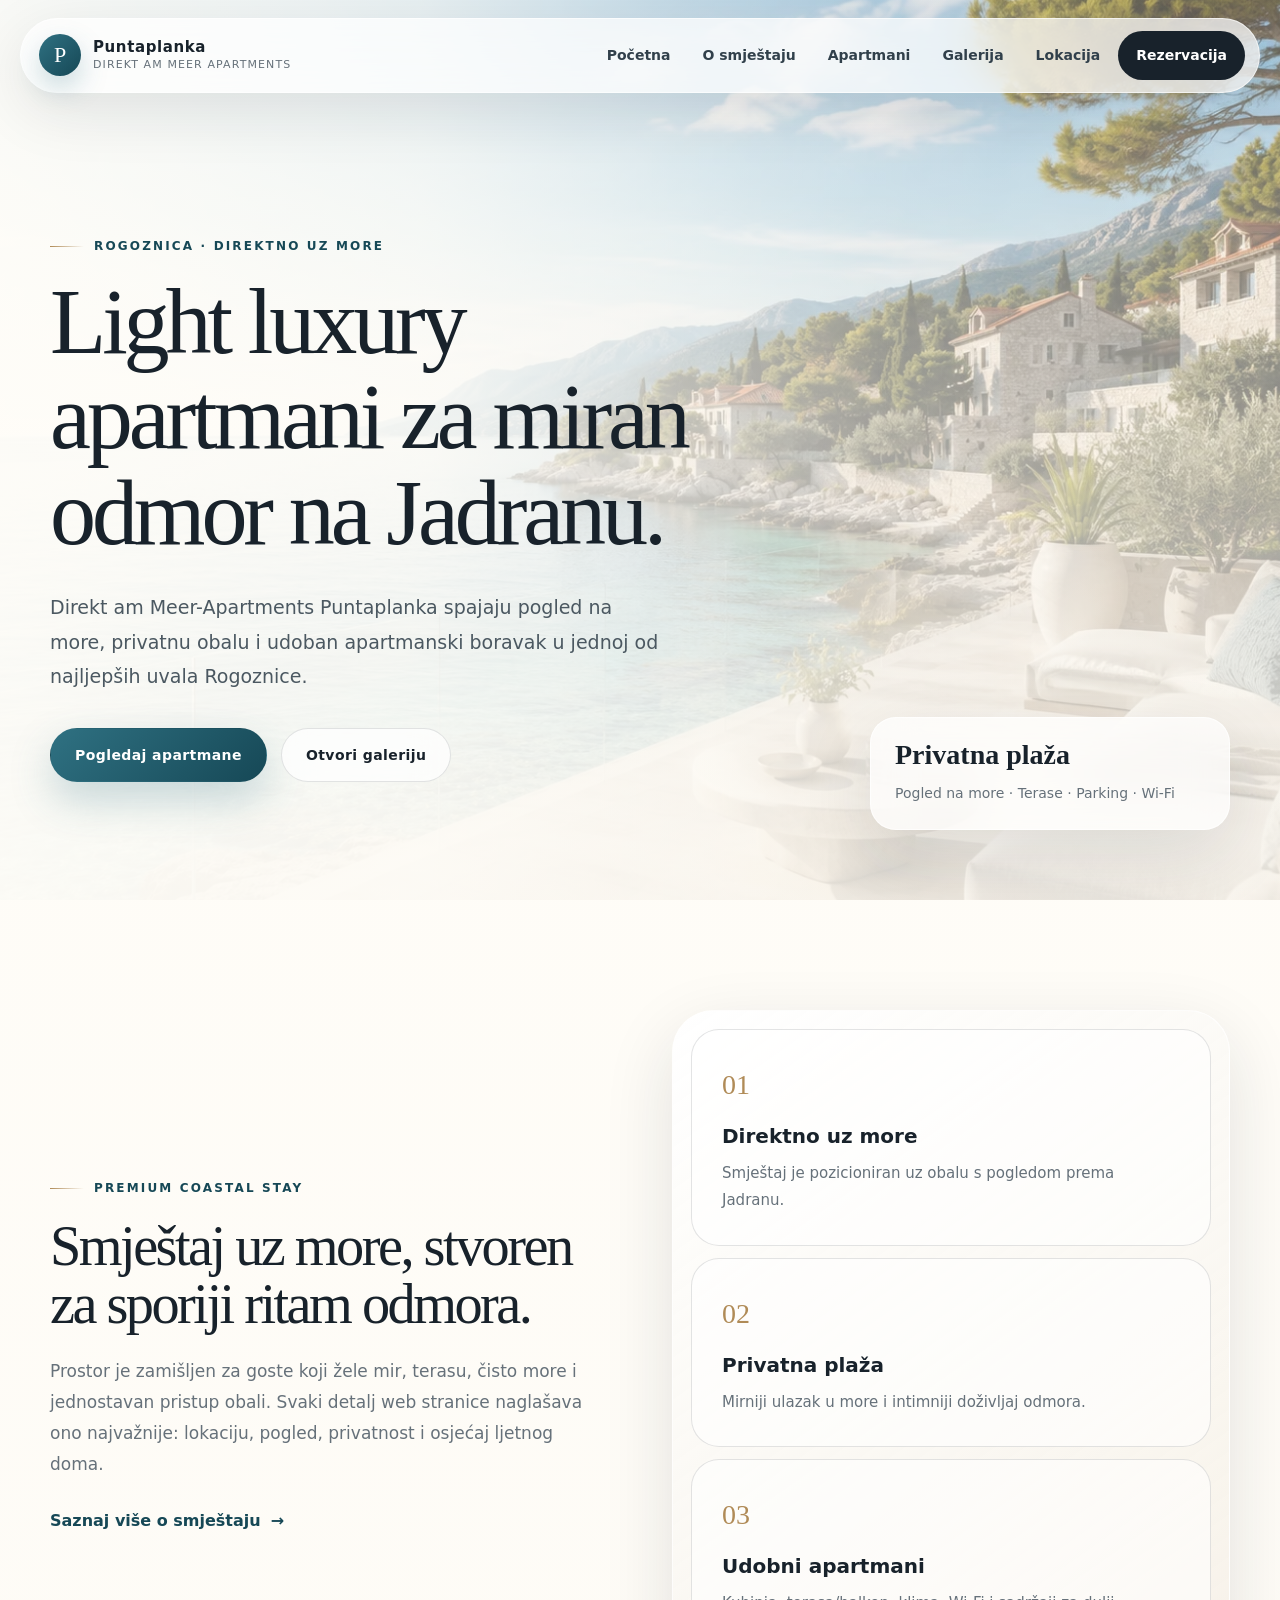
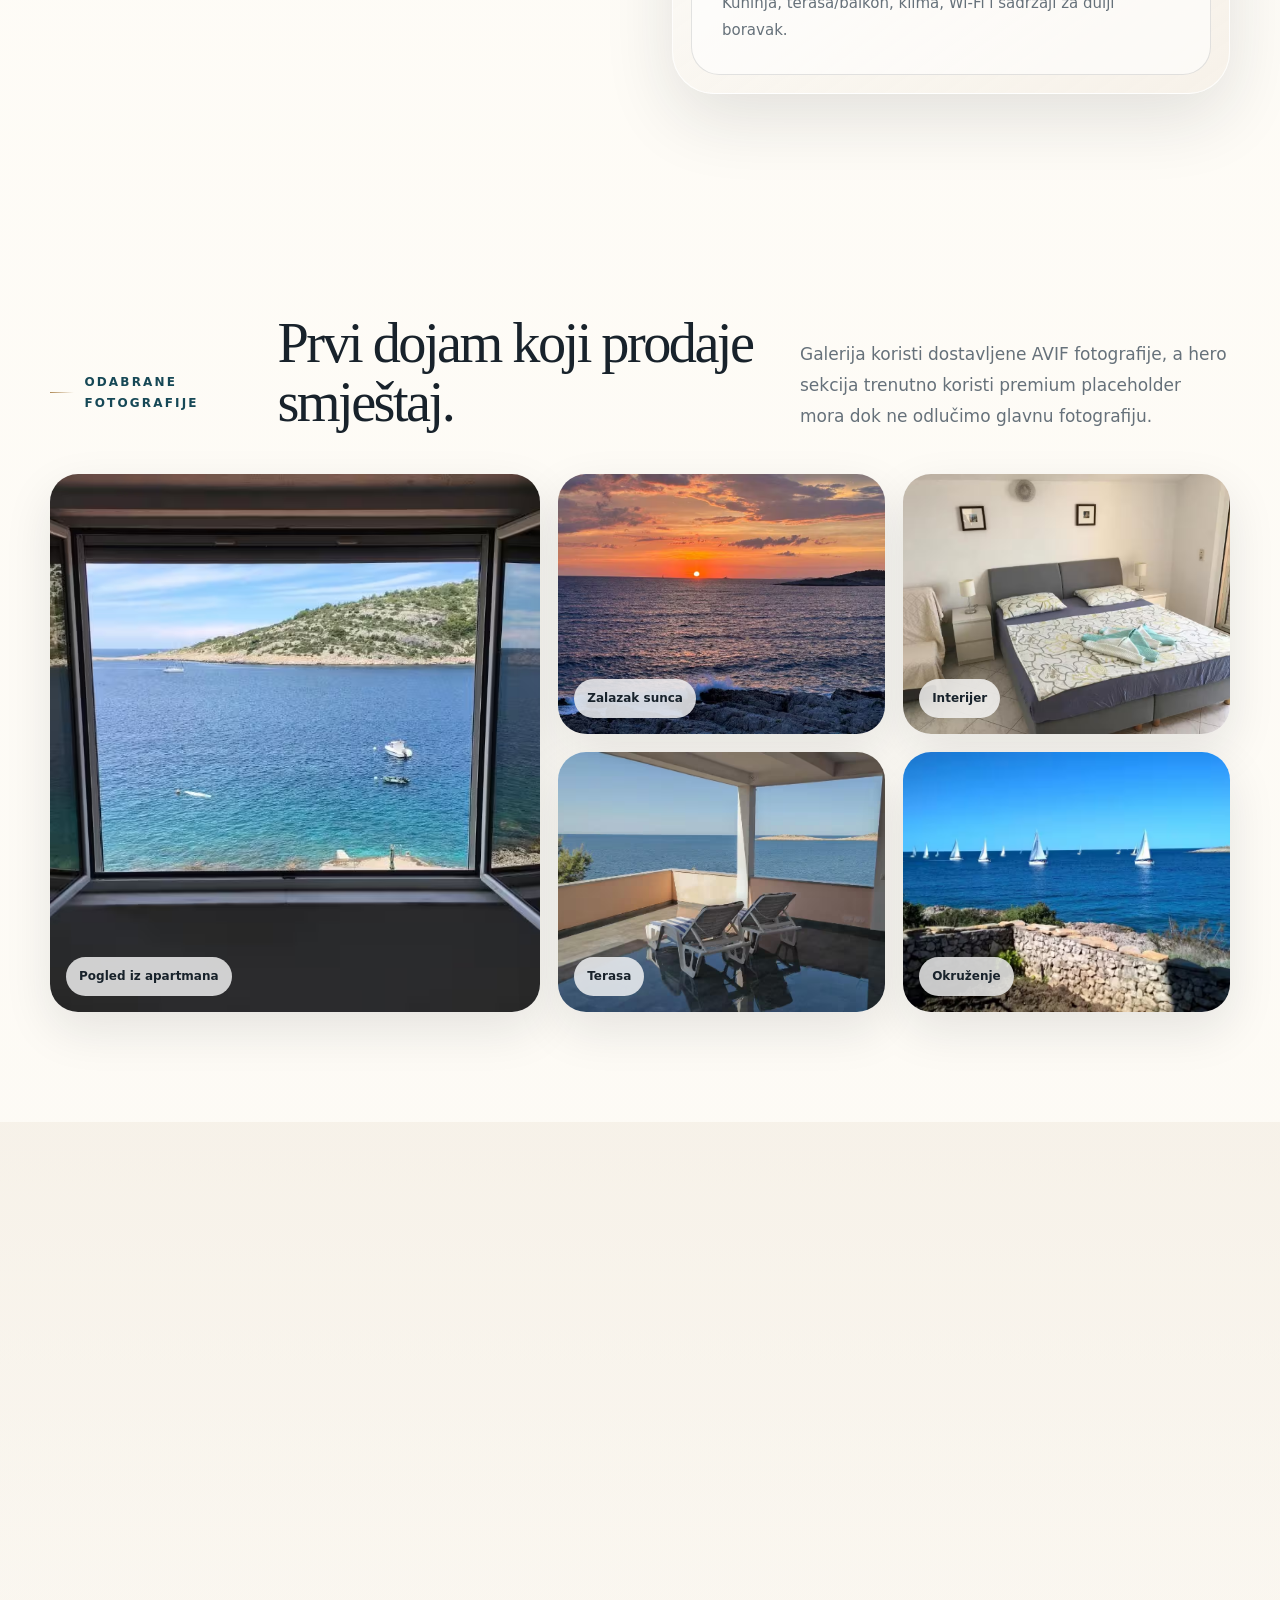
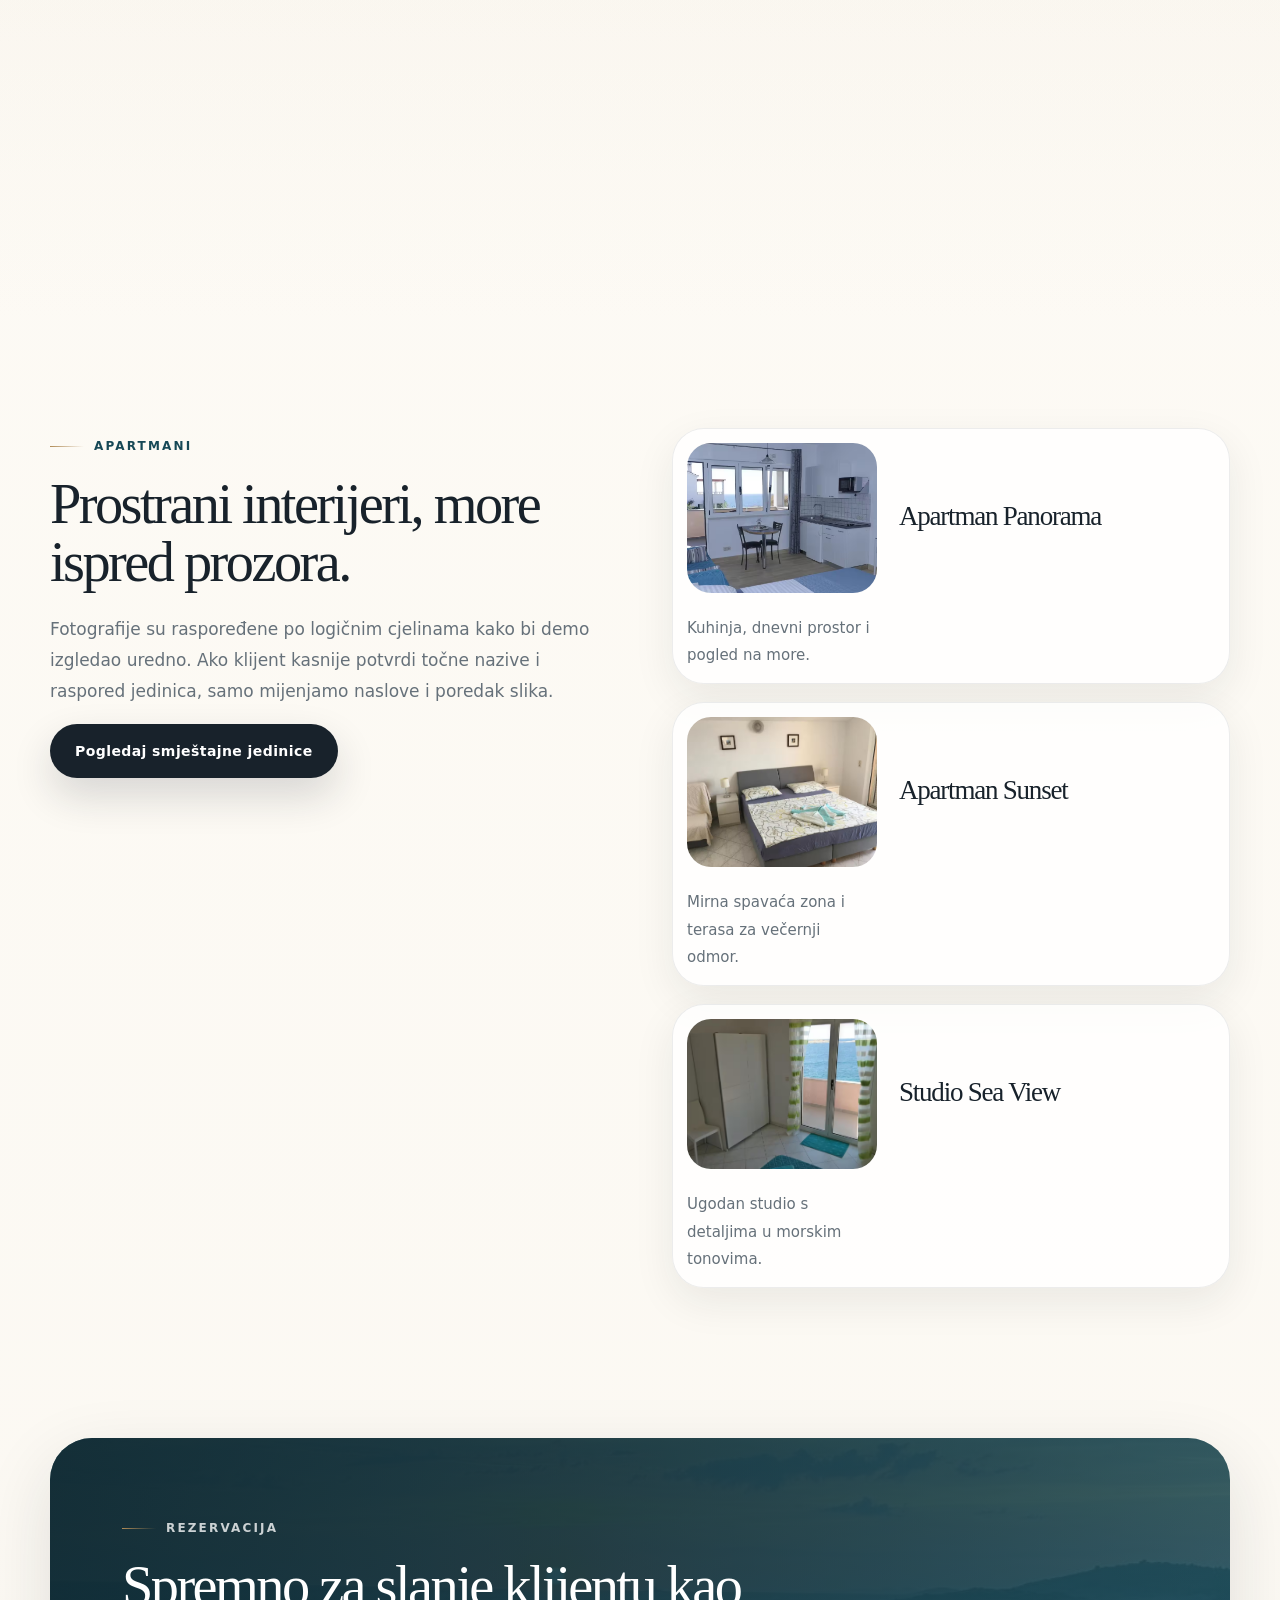
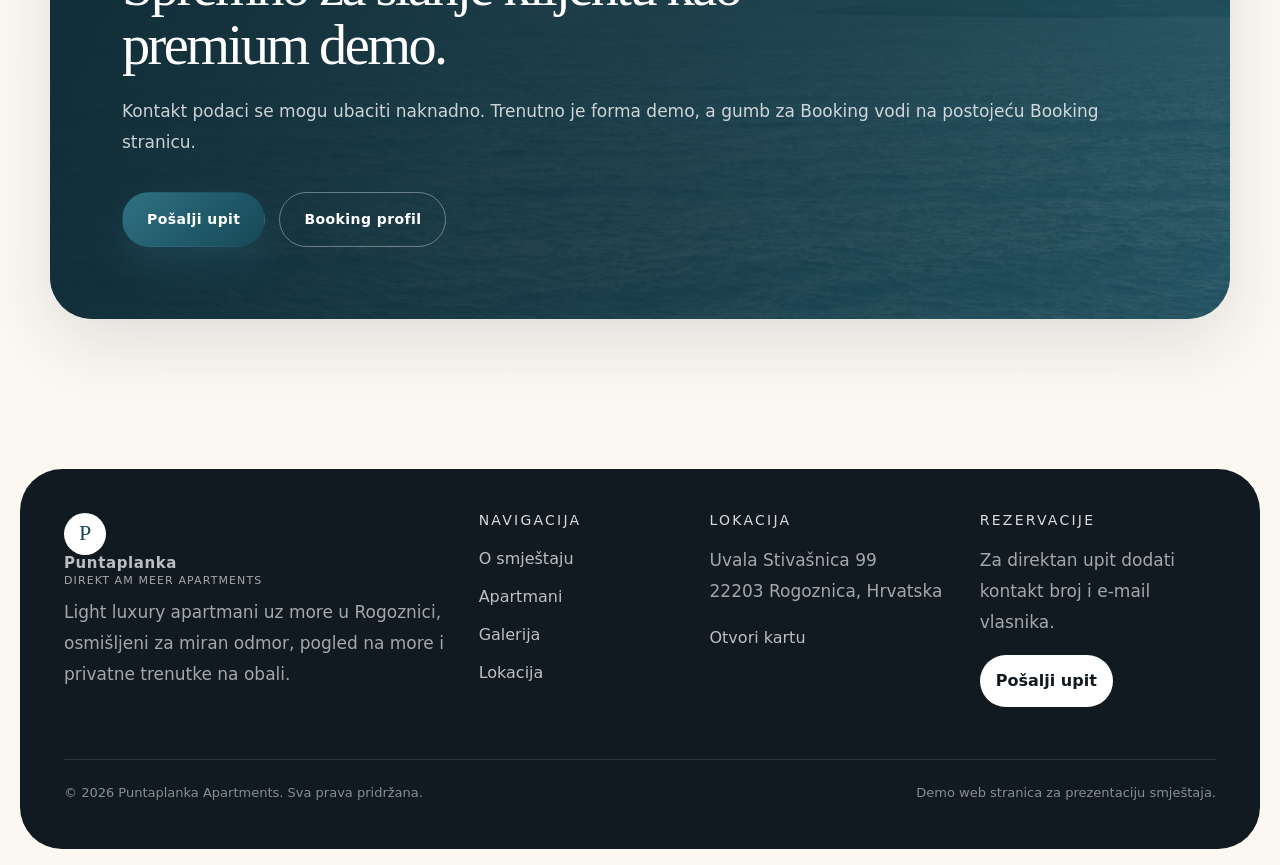
==== index.html @ a72c37ad "1" ====
<!DOCTYPE html>
<html lang="hr">
<head>
  <meta charset="UTF-8">
  <meta name="viewport" content="width=device-width, initial-scale=1.0, maximum-scale=5.0">
  <title>Direkt am Meer-Apartments Puntaplanka | Premium apartmani Rogoznica</title>
  <meta name="description" content="Premium light web stranica za Direkt am Meer-Apartments Puntaplanka u Rogoznici, apartmane uz more s privatnom plažom, terasama i pogledom na Jadran.">
  <meta name="theme-color" content="#f7f3eb">
  <meta property="og:title" content="Direkt am Meer-Apartments Puntaplanka | Premium apartmani Rogoznica">
  <meta property="og:description" content="Premium light web stranica za Direkt am Meer-Apartments Puntaplanka u Rogoznici, apartmane uz more s privatnom plažom, terasama i pogledom na Jadran.">
  <meta property="og:type" content="website">
  <meta property="og:image" content="assets/images/hero-placeholder.avif">
  <link rel="preload" href="assets/images/hero-placeholder.avif" as="image">
  <link rel="stylesheet" href="assets/css/style.css">
  <script type="application/ld+json">
  {
    "@context": "https://schema.org",
    "@type": "LodgingBusiness",
    "name": "Direkt am Meer-Apartments Puntaplanka",
    "address": {
      "@type": "PostalAddress",
      "streetAddress": "Uvala Stivasnica 99",
      "addressLocality": "Rogoznica",
      "postalCode": "22203",
      "addressCountry": "HR"
    },
    "amenityFeature": [
      {"@type":"LocationFeatureSpecification","name":"Private beach area","value":true},
      {"@type":"LocationFeatureSpecification","name":"Free Wi-Fi","value":true},
      {"@type":"LocationFeatureSpecification","name":"Free parking","value":true},
      {"@type":"LocationFeatureSpecification","name":"Air conditioning","value":true},
      {"@type":"LocationFeatureSpecification","name":"Sea view","value":true}
    ]
  }
  </script>
</head>
<body>

<header class="site-header" id="top">
  <a class="brand" href="index.html" aria-label="Puntaplanka početna">
    <span class="brand-mark">P</span>
    <span><strong>Puntaplanka</strong><small>Direkt am Meer Apartments</small></span>
  </a>
  <button class="nav-toggle" aria-label="Otvori izbornik" aria-expanded="false"><span></span><span></span><span></span></button>
  <nav class="site-nav" aria-label="Glavna navigacija">
    <a href="index.html">Početna</a>
    <a href="o-smjestaju.html">O smještaju</a>
    <a href="apartmani.html">Apartmani</a>
    <a href="galerija.html">Galerija</a>
    <a href="lokacija.html">Lokacija</a>
    <a class="nav-cta" href="kontakt.html">Rezervacija</a>
  </nav>
</header>

<main>
  <section class="hero">
    <div class="hero-media">
      <img src="assets/images/hero-placeholder.avif" alt="Luksuzni pogled na Jadransko more" loading="eager">
      <div class="hero-overlay"></div>
    </div>
    <div class="hero-content">
      <span class="eyebrow reveal">Rogoznica · direktno uz more</span>
      <h1 class="reveal">Light luxury apartmani za miran odmor na Jadranu.</h1>
      <p class="reveal">Direkt am Meer-Apartments Puntaplanka spajaju pogled na more, privatnu obalu i udoban apartmanski boravak u jednoj od najljepših uvala Rogoznice.</p>
      <div class="hero-actions reveal">
        <a href="apartmani.html" class="btn btn-primary">Pogledaj apartmane</a>
        <a href="galerija.html" class="btn btn-glass">Otvori galeriju</a>
      </div>
    </div>
    <div class="hero-card reveal">
      <strong>Privatna plaža</strong>
      <span>Pogled na more · Terase · Parking · Wi‑Fi</span>
    </div>
  </section>

  <section class="section intro-split">
    <div class="section-copy reveal">
      <span class="eyebrow">Premium coastal stay</span>
      <h2>Smještaj uz more, stvoren za sporiji ritam odmora.</h2>
      <p>Prostor je zamišljen za goste koji žele mir, terasu, čisto more i jednostavan pristup obali. Svaki detalj web stranice naglašava ono najvažnije: lokaciju, pogled, privatnost i osjećaj ljetnog doma.</p>
      <a href="o-smjestaju.html" class="text-link">Saznaj više o smještaju</a>
    </div>
    <div class="feature-panel reveal">
      <div><span>01</span><strong>Direktno uz more</strong><p>Smještaj je pozicioniran uz obalu s pogledom prema Jadranu.</p></div>
      <div><span>02</span><strong>Privatna plaža</strong><p>Mirniji ulazak u more i intimniji doživljaj odmora.</p></div>
      <div><span>03</span><strong>Udobni apartmani</strong><p>Kuhinja, terasa/balkon, klima, Wi‑Fi i sadržaji za dulji boravak.</p></div>
    </div>
  </section>

  <section class="section">
    <div class="section-head reveal">
      <span class="eyebrow">Odabrane fotografije</span>
      <h2>Prvi dojam koji prodaje smještaj.</h2>
      <p>Galerija koristi dostavljene AVIF fotografije, a hero sekcija trenutno koristi premium placeholder mora dok ne odlučimo glavnu fotografiju.</p>
    </div>
    <div class="showcase-grid">
      <button class="showcase-large reveal gallery-item" data-src="assets/images/1_converted.avif"><img src="assets/images/1_converted.avif" alt="Pogled iz apartmana" loading="lazy"><span>Pogled iz apartmana</span></button>
      <button class="showcase-card reveal gallery-item" data-src="assets/images/12_converted.avif"><img src="assets/images/12_converted.avif" alt="Zalazak sunca" loading="lazy"><span>Zalazak sunca</span></button>
      <button class="showcase-card reveal gallery-item" data-src="assets/images/28_converted.avif"><img src="assets/images/28_converted.avif" alt="Spavaća soba" loading="lazy"><span>Interijer</span></button>
      <button class="showcase-card reveal gallery-item" data-src="assets/images/35_converted.avif"><img src="assets/images/35_converted.avif" alt="Terasa s pogledom" loading="lazy"><span>Terasa</span></button>
      <button class="showcase-card reveal gallery-item" data-src="assets/images/52_converted.avif"><img src="assets/images/52_converted.avif" alt="More i jedrilice" loading="lazy"><span>Okruženje</span></button>
    </div>
  </section>

  <section class="section amenities">
    <div class="section-head reveal">
      <span class="eyebrow">Sadržaji</span>
      <h2>Sve što gost traži prije rezervacije.</h2>
    </div>
    <div class="amenity-grid">
      <div class="amenity-card reveal"><span>🌊</span><strong>Uz more</strong><p>Direktan dojam blizine mora i privatne obale.</p></div><div class="amenity-card reveal"><span>🏖️</span><strong>Privatna plaža</strong><p>Savršeno za miran odmor bez gužve.</p></div><div class="amenity-card reveal"><span>📶</span><strong>Besplatan Wi‑Fi</strong><p>Praktično za rad, komunikaciju i planiranje izleta.</p></div><div class="amenity-card reveal"><span>🚗</span><strong>Parking</strong><p>Jednostavan dolazak i boravak bez dodatnog stresa.</p></div><div class="amenity-card reveal"><span>❄️</span><strong>Klima uređaj</strong><p>Ugodan boravak tijekom ljetnih mjeseci.</p></div><div class="amenity-card reveal"><span>🍽️</span><strong>Kuhinja i terasa</strong><p>Fleksibilnost za obiteljski ili duži boravak.</p></div>
    </div>
  </section>

  <section class="section apart-preview">
    <div class="section-copy reveal">
      <span class="eyebrow">Apartmani</span>
      <h2>Prostrani interijeri, more ispred prozora.</h2>
      <p>Fotografije su raspoređene po logičnim cjelinama kako bi demo izgledao uredno. Ako klijent kasnije potvrdi točne nazive i raspored jedinica, samo mijenjamo naslove i poredak slika.</p>
      <a href="apartmani.html" class="btn btn-dark">Pogledaj smještajne jedinice</a>
    </div>
    <div class="apart-preview-cards">
      <article class="mini-apart reveal"><img src="assets/images/3_converted.avif" alt="Apartman Panorama" loading="lazy"><h3>Apartman Panorama</h3><p>Kuhinja, dnevni prostor i pogled na more.</p></article>
      <article class="mini-apart reveal"><img src="assets/images/28_converted.avif" alt="Apartman Sunset" loading="lazy"><h3>Apartman Sunset</h3><p>Mirna spavaća zona i terasa za večernji odmor.</p></article>
      <article class="mini-apart reveal"><img src="assets/images/41_converted.avif" alt="Studio Sea View" loading="lazy"><h3>Studio Sea View</h3><p>Ugodan studio s detaljima u morskim tonovima.</p></article>
    </div>
  </section>

  <section class="section cta-section">
    <div class="cta-box reveal">
      <span class="eyebrow">Rezervacija</span>
      <h2>Spremno za slanje klijentu kao premium demo.</h2>
      <p>Kontakt podaci se mogu ubaciti naknadno. Trenutno je forma demo, a gumb za Booking vodi na postojeću Booking stranicu.</p>
      <div class="hero-actions">
        <a href="kontakt.html" class="btn btn-primary">Pošalji upit</a>
        <a href="https://www.booking.com/hotel/hr/apartmani-puntaplanka.hr.html" target="_blank" rel="noopener" class="btn btn-outline">Booking profil</a>
      </div>
    </div>
  </section>
</main>

<footer class="footer">
  <div class="footer-grid">
    <div>
      <a class="brand footer-brand" href="index.html">
        <span class="brand-mark">P</span>
        <span><strong>Puntaplanka</strong><small>Direkt am Meer Apartments</small></span>
      </a>
      <p>Light luxury apartmani uz more u Rogoznici, osmišljeni za miran odmor, pogled na more i privatne trenutke na obali.</p>
    </div>
    <div>
      <h3>Navigacija</h3>
      <a href="o-smjestaju.html">O smještaju</a>
      <a href="apartmani.html">Apartmani</a>
      <a href="galerija.html">Galerija</a>
      <a href="lokacija.html">Lokacija</a>
    </div>
    <div>
      <h3>Lokacija</h3>
      <p>Uvala Stivašnica 99<br>22203 Rogoznica, Hrvatska</p>
      <a href="https://www.google.com/maps/search/?api=1&query=Uvala+Stivasnica+99+Rogoznica+Croatia" target="_blank" rel="noopener">Otvori kartu</a>
    </div>
    <div>
      <h3>Rezervacije</h3>
      <p>Za direktan upit dodati kontakt broj i e-mail vlasnika.</p>
      <a class="footer-button" href="kontakt.html">Pošalji upit</a>
    </div>
  </div>
  <div class="footer-bottom">
    <span>© 2026 Puntaplanka Apartments. Sva prava pridržana.</span>
    <span>Demo web stranica za prezentaciju smještaja.</span>
  </div>
</footer>
<div class="lightbox" aria-hidden="true">
  <button class="lightbox-close" aria-label="Zatvori galeriju">×</button>
  <img src="" alt="Uvećana fotografija">
</div>
<script src="assets/js/main.js"></script>
</body>
</html>
---- assets/css/style.css ----
:root{
  --bg:#fbf8f2;
  --bg-soft:#f4eee4;
  --paper:#ffffff;
  --paper-2:#fffaf3;
  --ink:#18222b;
  --muted:#66717a;
  --line:rgba(24,34,43,.12);
  --sea:#2f7182;
  --sea-dark:#164856;
  --sand:#d8c2a2;
  --gold:#b08b57;
  --shadow:0 24px 70px rgba(24,34,43,.12);
  --radius:28px;
  --radius-lg:42px;
  --max:1180px;
}
*{box-sizing:border-box}
html{scroll-behavior:smooth}
body{
  margin:0;
  font-family:Inter, ui-sans-serif, system-ui, -apple-system, BlinkMacSystemFont, "Segoe UI", sans-serif;
  color:var(--ink);
  background:
    radial-gradient(circle at 10% 0%, rgba(47,113,130,.10), transparent 32rem),
    linear-gradient(180deg,#fffdf8 0%,var(--bg) 100%);
  line-height:1.75;
  overflow-x:hidden;
}
img{display:block;max-width:100%}
a{color:inherit;text-decoration:none}
button,input,textarea{font:inherit}
::selection{background:rgba(47,113,130,.18)}
.site-header{
  position:fixed;
  top:18px;
  left:50%;
  transform:translateX(-50%);
  z-index:1000;
  width:min(calc(100% - 32px),1240px);
  display:flex;
  align-items:center;
  justify-content:space-between;
  gap:24px;
  padding:12px 14px 12px 18px;
  border:1px solid rgba(255,255,255,.62);
  background:rgba(255,255,255,.70);
  backdrop-filter:blur(22px);
  -webkit-backdrop-filter:blur(22px);
  box-shadow:0 18px 60px rgba(24,34,43,.10);
  border-radius:999px;
  transition:.3s ease;
}
.site-header.scrolled{
  top:10px;
  background:rgba(255,255,255,.88);
  border-color:rgba(24,34,43,.08);
}
.brand{
  display:flex;
  align-items:center;
  gap:12px;
  min-width:max-content;
}
.brand-mark{
  width:42px;
  height:42px;
  display:grid;
  place-items:center;
  border-radius:50%;
  background:linear-gradient(135deg,var(--sea),var(--sea-dark));
  color:white;
  font-family:Georgia,serif;
  font-size:22px;
  box-shadow:0 12px 28px rgba(47,113,130,.26);
}
.brand strong{
  display:block;
  font-size:15px;
  letter-spacing:.04em;
  line-height:1.1;
}
.brand small{
  display:block;
  color:var(--muted);
  font-size:11px;
  letter-spacing:.10em;
  text-transform:uppercase;
  line-height:1.2;
  margin-top:3px;
}
.site-nav{
  display:flex;
  align-items:center;
  justify-content:flex-end;
  gap:4px;
}
.site-nav a{
  color:#31404b;
  font-size:14px;
  font-weight:650;
  padding:12px 14px;
  border-radius:999px;
  transition:.25s ease;
}
.site-nav a:hover{background:rgba(47,113,130,.08);color:var(--sea-dark)}
.site-nav .nav-cta{
  background:var(--ink);
  color:white;
  padding-inline:18px;
}
.site-nav .nav-cta:hover{background:var(--sea-dark);color:white}
.nav-toggle{
  display:none;
  border:0;
  background:transparent;
  width:44px;
  height:44px;
  place-items:center;
  cursor:pointer;
}
.nav-toggle span{
  display:block;
  width:24px;
  height:2px;
  background:var(--ink);
  margin:4px 0;
  border-radius:2px;
  transition:.25s ease;
}
.hero{
  min-height:100svh;
  position:relative;
  display:grid;
  align-items:center;
  padding:160px max(22px,calc((100vw - var(--max))/2)) 90px;
  overflow:hidden;
  isolation:isolate;
}
.hero-media{
  position:absolute;
  inset:0;
  z-index:-2;
}
.hero-media img{
  width:100%;
  height:100%;
  object-fit:cover;
  transform:scale(1.02);
}
.hero-overlay{
  position:absolute;
  inset:0;
  background:
    linear-gradient(90deg,rgba(255,253,248,.90) 0%, rgba(255,253,248,.74) 33%, rgba(255,253,248,.20) 68%, rgba(255,253,248,.08) 100%),
    linear-gradient(180deg,rgba(255,253,248,.25) 0%, rgba(251,248,242,.82) 92%);
}
.hero-content{
  width:min(720px,100%);
  padding-top:40px;
}
.eyebrow{
  display:inline-flex;
  align-items:center;
  gap:10px;
  margin-bottom:18px;
  color:var(--sea-dark);
  font-size:12px;
  font-weight:800;
  letter-spacing:.18em;
  text-transform:uppercase;
}
.eyebrow:before{
  content:"";
  width:34px;
  height:1px;
  background:linear-gradient(90deg,var(--gold),transparent);
}
h1,h2,h3,p{margin-top:0}
h1,h2,h3{
  font-family:Georgia, "Times New Roman", serif;
  font-weight:500;
  letter-spacing:-.045em;
  line-height:1.04;
}
h1{
  font-size:clamp(48px,7.2vw,104px);
  margin-bottom:28px;
  max-width:930px;
}
h2{
  font-size:clamp(36px,4.4vw,66px);
  margin-bottom:22px;
}
h3{
  font-size:clamp(24px,2.4vw,34px);
  margin-bottom:12px;
}
p{color:var(--muted);font-size:17px;line-height:1.82}
.hero-content p{
  max-width:620px;
  font-size:19px;
  color:#4b5861;
}
.hero-actions{
  display:flex;
  flex-wrap:wrap;
  gap:14px;
  margin-top:34px;
}
.btn{
  display:inline-flex;
  align-items:center;
  justify-content:center;
  min-height:52px;
  padding:14px 24px;
  border-radius:999px;
  font-size:14px;
  font-weight:800;
  letter-spacing:.03em;
  border:1px solid transparent;
  cursor:pointer;
  transition:.28s ease;
  white-space:nowrap;
}
.btn-primary{
  color:#fff;
  background:linear-gradient(135deg,var(--sea),var(--sea-dark));
  box-shadow:0 18px 42px rgba(47,113,130,.25);
}
.btn-primary:hover{transform:translateY(-3px);box-shadow:0 22px 52px rgba(47,113,130,.32)}
.btn-glass{
  color:var(--ink);
  background:rgba(255,255,255,.72);
  border-color:rgba(24,34,43,.12);
  backdrop-filter:blur(16px);
}
.btn-glass:hover,.btn-outline:hover{background:white;transform:translateY(-3px)}
.btn-dark{background:var(--ink);color:white;box-shadow:0 18px 40px rgba(24,34,43,.16)}
.btn-dark:hover{background:var(--sea-dark);transform:translateY(-3px)}
.btn-outline{background:transparent;border-color:rgba(24,34,43,.18);color:var(--ink)}
.hero-card{
  position:absolute;
  right:max(22px,calc((100vw - var(--max))/2));
  bottom:70px;
  width:min(360px,calc(100% - 44px));
  padding:22px 24px;
  border-radius:26px;
  background:rgba(255,255,255,.70);
  backdrop-filter:blur(22px);
  border:1px solid rgba(255,255,255,.68);
  box-shadow:var(--shadow);
}
.hero-card strong{display:block;font-family:Georgia,serif;font-size:28px;line-height:1.1;margin-bottom:8px}
.hero-card span{color:var(--muted);font-size:14px}
.section{
  width:min(var(--max),calc(100% - 44px));
  margin:0 auto;
  padding:110px 0;
}
.inner-page .section:first-of-type{padding-top:92px}
.page-hero{
  padding:180px max(22px,calc((100vw - var(--max))/2)) 80px;
  background:
    radial-gradient(circle at 80% 10%, rgba(47,113,130,.14), transparent 25rem),
    linear-gradient(180deg,#fffdf8 0%, var(--bg) 100%);
}
.page-hero.compact{
  min-height:470px;
  display:flex;
  align-items:flex-end;
}
.page-hero h1{font-size:clamp(46px,6vw,84px);max-width:980px;margin-bottom:22px}
.page-hero p{font-size:19px;max-width:720px}
.intro-split,.apart-preview,.location-grid,.contact-grid,.story-grid{
  display:grid;
  grid-template-columns:1fr 1fr;
  gap:64px;
  align-items:center;
}
.section-copy p{max-width:610px}
.text-link{
  display:inline-flex;
  align-items:center;
  gap:10px;
  margin-top:10px;
  font-weight:850;
  color:var(--sea-dark);
}
.text-link:after{content:"→";transition:.25s ease}
.text-link:hover:after{transform:translateX(6px)}
.feature-panel{
  border-radius:var(--radius-lg);
  padding:18px;
  background:linear-gradient(145deg,rgba(255,255,255,.92),rgba(244,238,228,.72));
  box-shadow:var(--shadow);
  border:1px solid rgba(255,255,255,.8);
}
.feature-panel div{
  padding:30px;
  border-radius:28px;
  background:rgba(255,255,255,.58);
  border:1px solid var(--line);
}
.feature-panel div + div{margin-top:12px}
.feature-panel span{
  color:var(--gold);
  font-family:Georgia,serif;
  font-size:28px;
}
.feature-panel strong{display:block;margin:10px 0 6px;font-size:20px}
.feature-panel p{font-size:15px;margin-bottom:0}
.section-head{
  display:flex;
  align-items:flex-end;
  justify-content:space-between;
  gap:40px;
  margin-bottom:42px;
}
.section-head h2{max-width:720px;margin-bottom:0}
.section-head p{max-width:430px;margin-bottom:0}
.showcase-grid{
  display:grid;
  grid-template-columns:1.2fr .8fr .8fr;
  grid-auto-rows:260px;
  gap:18px;
}
.showcase-large{
  grid-row:span 2;
}
.showcase-large,.showcase-card,.gallery-item{
  position:relative;
  overflow:hidden;
  border:0;
  padding:0;
  border-radius:var(--radius);
  background:var(--paper);
  cursor:pointer;
  box-shadow:0 18px 48px rgba(24,34,43,.10);
}
.showcase-large img,.showcase-card img,.gallery-item img{
  width:100%;
  height:100%;
  object-fit:cover;
  transition:transform .65s cubic-bezier(.2,.7,.2,1), filter .35s ease;
}
.showcase-large:hover img,.showcase-card:hover img,.gallery-item:hover img{transform:scale(1.055);filter:saturate(1.06)}
.showcase-large span,.showcase-card span,.gallery-item span{
  position:absolute;
  left:16px;
  bottom:16px;
  z-index:2;
  padding:9px 13px;
  border-radius:999px;
  background:rgba(255,255,255,.78);
  backdrop-filter:blur(16px);
  color:var(--ink);
  font-size:12px;
  font-weight:850;
}
.amenities{
  width:100%;
  padding-inline:max(22px,calc((100vw - var(--max))/2));
  background:linear-gradient(180deg,rgba(244,238,228,.72),rgba(255,255,255,.0));
}
.amenity-grid{
  display:grid;
  grid-template-columns:repeat(3,1fr);
  gap:18px;
}
.amenity-card{
  padding:34px;
  border-radius:var(--radius);
  background:rgba(255,255,255,.82);
  border:1px solid rgba(24,34,43,.08);
  box-shadow:0 16px 46px rgba(24,34,43,.07);
}
.amenity-card span{font-size:28px}
.amenity-card strong{display:block;margin:14px 0 8px;font-size:19px}
.amenity-card p{font-size:15px;margin:0}
.apart-preview{
  align-items:start;
}
.apart-preview-cards{
  display:grid;
  gap:18px;
}
.mini-apart{
  display:grid;
  grid-template-columns:190px 1fr;
  gap:22px;
  align-items:center;
  padding:14px;
  border-radius:32px;
  background:rgba(255,255,255,.78);
  border:1px solid rgba(24,34,43,.08);
  box-shadow:0 14px 42px rgba(24,34,43,.08);
}
.mini-apart img{width:190px;height:150px;object-fit:cover;border-radius:24px}
.mini-apart h3{font-size:27px;margin-bottom:4px}
.mini-apart p{font-size:15px;margin:0}
.cta-section{padding-top:40px}
.cta-box{
  position:relative;
  overflow:hidden;
  padding:72px;
  border-radius:var(--radius-lg);
  background:
    linear-gradient(135deg,rgba(22,72,86,.92),rgba(47,113,130,.82)),
    url('../images/12_converted.avif') center/cover;
  color:white;
  box-shadow:var(--shadow);
}
.cta-box:before{
  content:"";
  position:absolute;
  inset:0;
  background:linear-gradient(90deg,rgba(14,35,43,.72),rgba(14,35,43,.28));
}
.cta-box>*{position:relative;z-index:1}
.cta-box .eyebrow,.cta-box p{color:rgba(255,255,255,.78)}
.cta-box h2{max-width:750px}
.cta-box .btn-outline{color:white;border-color:rgba(255,255,255,.36)}
.story-image img,.wide-image img{
  width:100%;
  min-height:460px;
  object-fit:cover;
  border-radius:var(--radius-lg);
  box-shadow:var(--shadow);
}
.values-grid{
  display:grid;
  grid-template-columns:repeat(3,1fr);
  gap:18px;
}
.value-card{
  min-height:330px;
  padding:38px;
  border-radius:var(--radius-lg);
  background:linear-gradient(145deg,rgba(255,255,255,.90),rgba(244,238,228,.76));
  border:1px solid rgba(255,255,255,.9);
  box-shadow:0 18px 52px rgba(24,34,43,.08);
}
.value-card span{
  display:inline-flex;
  margin-bottom:42px;
  color:var(--sea-dark);
  font-weight:850;
  letter-spacing:.16em;
  text-transform:uppercase;
  font-size:12px;
}
.value-card h3{font-size:31px}
.value-card p{font-size:15px;margin:0}
.wide-image{
  position:relative;
  padding-top:40px;
}
.wide-image div{
  position:absolute;
  left:48px;
  bottom:48px;
  width:min(620px,calc(100% - 96px));
  padding:34px;
  border-radius:32px;
  background:rgba(255,255,255,.78);
  backdrop-filter:blur(18px);
  box-shadow:0 18px 52px rgba(24,34,43,.12);
}
.wide-image h2{font-size:clamp(30px,3.2vw,48px);margin-bottom:12px}
.wide-image p{margin:0}
.apartments-list{display:grid;gap:34px}
.apartment-block{
  display:grid;
  grid-template-columns:.85fr 1.15fr;
  gap:34px;
  align-items:stretch;
  padding:24px;
  border-radius:var(--radius-lg);
  background:rgba(255,255,255,.76);
  border:1px solid rgba(24,34,43,.08);
  box-shadow:var(--shadow);
}
.apartment-block.reverse{grid-template-columns:1.15fr .85fr}
.apartment-block.reverse .apartment-copy{order:2}
.apartment-copy{
  padding:42px;
  border-radius:32px;
  background:linear-gradient(145deg,rgba(244,238,228,.66),rgba(255,255,255,.72));
}
.apartment-copy h2{font-size:clamp(34px,4vw,56px)}
.apartment-copy ul{
  list-style:none;
  padding:0;
  margin:28px 0 0;
  display:grid;
  grid-template-columns:1fr 1fr;
  gap:10px;
}
.apartment-copy li{
  padding:12px 14px;
  border-radius:999px;
  background:rgba(255,255,255,.72);
  border:1px solid rgba(24,34,43,.08);
  color:#3b4850;
  font-size:14px;
  font-weight:750;
}
.apartment-gallery{
  display:grid;
  grid-template-columns:repeat(4,1fr);
  gap:10px;
}
.apartment-gallery .gallery-item{
  min-height:150px;
  border-radius:22px;
  box-shadow:none;
}
.apartment-gallery .gallery-item span{display:none}
.gallery-section{padding-top:70px}
.gallery-filter{
  display:flex;
  flex-wrap:wrap;
  gap:10px;
  margin-bottom:28px;
  position:sticky;
  top:92px;
  z-index:10;
  padding:12px;
  border-radius:999px;
  background:rgba(255,255,255,.76);
  backdrop-filter:blur(18px);
  border:1px solid rgba(24,34,43,.08);
  width:max-content;
  max-width:100%;
}
.gallery-filter button{
  border:0;
  background:transparent;
  padding:12px 16px;
  border-radius:999px;
  color:#43515a;
  font-size:14px;
  font-weight:800;
  cursor:pointer;
  transition:.25s ease;
}
.gallery-filter button.active,.gallery-filter button:hover{
  background:var(--sea-dark);
  color:white;
}
.masonry-gallery{
  column-count:3;
  column-gap:18px;
}
.masonry-gallery .gallery-item{
  display:block;
  width:100%;
  margin:0 0 18px;
  break-inside:avoid;
  min-height:unset;
}
.masonry-gallery .gallery-item img{
  height:auto;
  width:100%;
  aspect-ratio:auto;
}
.masonry-gallery .gallery-item.is-hidden{display:none}
.compact-gallery{
  grid-template-columns:repeat(4,1fr);
  grid-auto-rows:240px;
}
.location-copy{align-self:stretch}
.location-cards{
  display:grid;
  gap:12px;
  margin-top:28px;
}
.location-cards div{
  padding:20px;
  border-radius:24px;
  background:white;
  border:1px solid rgba(24,34,43,.08);
  box-shadow:0 12px 34px rgba(24,34,43,.06);
}
.location-cards strong{display:block;margin-bottom:4px}
.location-cards span{color:var(--muted)}
.map-card{
  overflow:hidden;
  min-height:560px;
  border-radius:var(--radius-lg);
  box-shadow:var(--shadow);
  border:10px solid rgba(255,255,255,.86);
  background:white;
}
.map-card iframe{width:100%;height:100%;border:0;display:block;min-height:560px}
.contact-panel,.contact-form{
  border-radius:var(--radius-lg);
  background:rgba(255,255,255,.82);
  border:1px solid rgba(24,34,43,.08);
  box-shadow:var(--shadow);
}
.contact-panel{padding:48px}
.contact-lines{
  display:grid;
  gap:12px;
  margin:28px 0 34px;
}
.contact-lines a,.contact-lines span{
  padding:16px 18px;
  border-radius:18px;
  background:var(--bg-soft);
  color:#2e3b44;
  font-weight:750;
}
.contact-form{
  padding:30px;
  display:grid;
  gap:18px;
}
.form-row{
  display:grid;
  grid-template-columns:1fr 1fr;
  gap:16px;
}
label{
  display:grid;
  gap:8px;
  color:#34414a;
  font-size:13px;
  font-weight:850;
  letter-spacing:.04em;
}
input,textarea{
  width:100%;
  border:1px solid rgba(24,34,43,.12);
  background:#fff;
  color:var(--ink);
  border-radius:18px;
  padding:15px 16px;
  outline:none;
  transition:.25s ease;
}
textarea{resize:vertical}
input:focus,textarea:focus{
  border-color:rgba(47,113,130,.46);
  box-shadow:0 0 0 4px rgba(47,113,130,.10);
}
.form-status{
  margin:0;
  font-size:14px;
  color:var(--sea-dark);
  font-weight:800;
}
.footer{
  width:min(1240px,calc(100% - 32px));
  margin:40px auto 16px;
  padding:44px;
  border-radius:var(--radius-lg);
  background:#111a21;
  color:white;
}
.footer-grid{
  display:grid;
  grid-template-columns:1.45fr .75fr .9fr .9fr;
  gap:34px;
}
.footer .brand-mark{background:white;color:var(--sea-dark);box-shadow:none}
.footer .brand small,.footer p{color:rgba(255,255,255,.62)}
.footer h3{
  font-family:inherit;
  font-size:14px;
  letter-spacing:.16em;
  text-transform:uppercase;
  margin-bottom:18px;
  color:rgba(255,255,255,.84);
}
.footer a{
  display:block;
  color:rgba(255,255,255,.72);
  margin-bottom:10px;
  transition:.25s ease;
}
.footer a:hover{color:white}
.footer-button{
  display:inline-flex!important;
  width:max-content;
  padding:12px 16px;
  border-radius:999px;
  background:white;
  color:#111a21!important;
  font-weight:850;
}
.footer-bottom{
  display:flex;
  align-items:center;
  justify-content:space-between;
  gap:20px;
  margin-top:42px;
  padding-top:22px;
  border-top:1px solid rgba(255,255,255,.12);
  color:rgba(255,255,255,.50);
  font-size:13px;
}
.lightbox{
  position:fixed;
  inset:0;
  z-index:2000;
  display:none;
  place-items:center;
  padding:28px;
  background:rgba(11,18,24,.86);
  backdrop-filter:blur(10px);
}
.lightbox.open{display:grid}
.lightbox img{
  max-width:min(1120px,94vw);
  max-height:86vh;
  object-fit:contain;
  border-radius:22px;
  box-shadow:0 30px 90px rgba(0,0,0,.45);
}
.lightbox-close{
  position:absolute;
  top:18px;
  right:22px;
  width:48px;
  height:48px;
  border:0;
  border-radius:50%;
  background:white;
  color:var(--ink);
  font-size:30px;
  line-height:1;
  cursor:pointer;
}
.reveal{
  opacity:0;
  transform:translateY(28px);
  transition:opacity .75s ease, transform .75s cubic-bezier(.2,.7,.2,1);
}
.reveal.in-view{
  opacity:1;
  transform:translateY(0);
}
@media (prefers-reduced-motion: reduce){
  *{scroll-behavior:auto!important;transition:none!important;animation:none!important}
  .reveal{opacity:1;transform:none}
}
@media (max-width:1000px){
  .site-header{border-radius:28px;align-items:flex-start}
  .nav-toggle{display:grid;margin-left:auto}
  .site-nav{
    position:absolute;
    top:66px;
    left:0;
    right:0;
    display:none;
    flex-direction:column;
    align-items:stretch;
    padding:14px;
    border-radius:28px;
    background:rgba(255,255,255,.94);
    box-shadow:0 18px 60px rgba(24,34,43,.12);
  }
  body.nav-open .site-nav{display:flex}
  body.nav-open .nav-toggle span:nth-child(1){transform:translateY(6px) rotate(45deg)}
  body.nav-open .nav-toggle span:nth-child(2){opacity:0}
  body.nav-open .nav-toggle span:nth-child(3){transform:translateY(-6px) rotate(-45deg)}
  .site-nav a{text-align:center}
  .hero{padding-top:140px;min-height:auto}
  .hero-card{position:relative;right:auto;bottom:auto;margin-top:40px}
  .intro-split,.apart-preview,.location-grid,.contact-grid,.story-grid{grid-template-columns:1fr;gap:34px}
  .section-head{display:block}
  .section-head p{margin-top:18px}
  .showcase-grid{grid-template-columns:1fr 1fr;grid-auto-rows:230px}
  .showcase-large{grid-column:1/-1;grid-row:span 1}
  .amenity-grid,.values-grid{grid-template-columns:1fr 1fr}
  .mini-apart{grid-template-columns:150px 1fr}
  .mini-apart img{width:150px;height:130px}
  .apartment-block,.apartment-block.reverse{grid-template-columns:1fr}
  .apartment-block.reverse .apartment-copy{order:0}
  .masonry-gallery{column-count:2}
  .compact-gallery{grid-template-columns:1fr 1fr}
  .footer-grid{grid-template-columns:1fr 1fr}
  .footer-bottom{display:block}
  .footer-bottom span{display:block;margin-top:8px}
}
@media (max-width:680px){
  body{line-height:1.72}
  .site-header{width:calc(100% - 22px);top:10px;padding:10px 12px}
  .brand small{display:none}
  .brand strong{font-size:14px}
  .brand-mark{width:38px;height:38px}
  .hero{padding:124px 20px 56px}
  .hero-overlay{
    background:
      linear-gradient(180deg,rgba(255,253,248,.72) 0%, rgba(255,253,248,.82) 44%, rgba(251,248,242,.98) 100%),
      linear-gradient(90deg,rgba(255,253,248,.80),rgba(255,253,248,.40));
  }
  h1{font-size:43px;line-height:1.04}
  h2{font-size:34px}
  p,.hero-content p,.page-hero p{font-size:16px}
  .hero-actions{flex-direction:column}
  .btn{width:100%}
  .hero-card{width:100%;padding:18px}
  .section{width:calc(100% - 32px);padding:72px 0}
  .page-hero{padding:142px 18px 56px;min-height:420px}
  .page-hero h1{font-size:40px}
  .showcase-grid,.compact-gallery{grid-template-columns:1fr;grid-auto-rows:230px}
  .amenity-grid,.values-grid{grid-template-columns:1fr}
  .amenity-card,.value-card{padding:26px}
  .mini-apart{grid-template-columns:1fr;padding:12px}
  .mini-apart img{width:100%;height:230px}
  .cta-box{padding:34px 24px}
  .story-image img,.wide-image img{min-height:340px}
  .wide-image div{
    position:relative;
    left:auto;
    bottom:auto;
    width:100%;
    margin-top:-72px;
    padding:24px;
  }
  .apartment-block{padding:14px;border-radius:32px}
  .apartment-copy{padding:26px;border-radius:26px}
  .apartment-copy ul{grid-template-columns:1fr}
  .apartment-gallery{grid-template-columns:1fr 1fr}
  .apartment-gallery .gallery-item{min-height:130px}
  .gallery-filter{
    position:static;
    width:100%;
    border-radius:24px;
  }
  .gallery-filter button{flex:1 1 auto}
  .masonry-gallery{column-count:1}
  .map-card,.map-card iframe{min-height:380px}
  .form-row{grid-template-columns:1fr}
  .contact-panel,.contact-form{padding:24px;border-radius:30px}
  .footer{padding:28px 22px;width:calc(100% - 22px);border-radius:32px}
  .footer-grid{grid-template-columns:1fr;gap:20px}
}
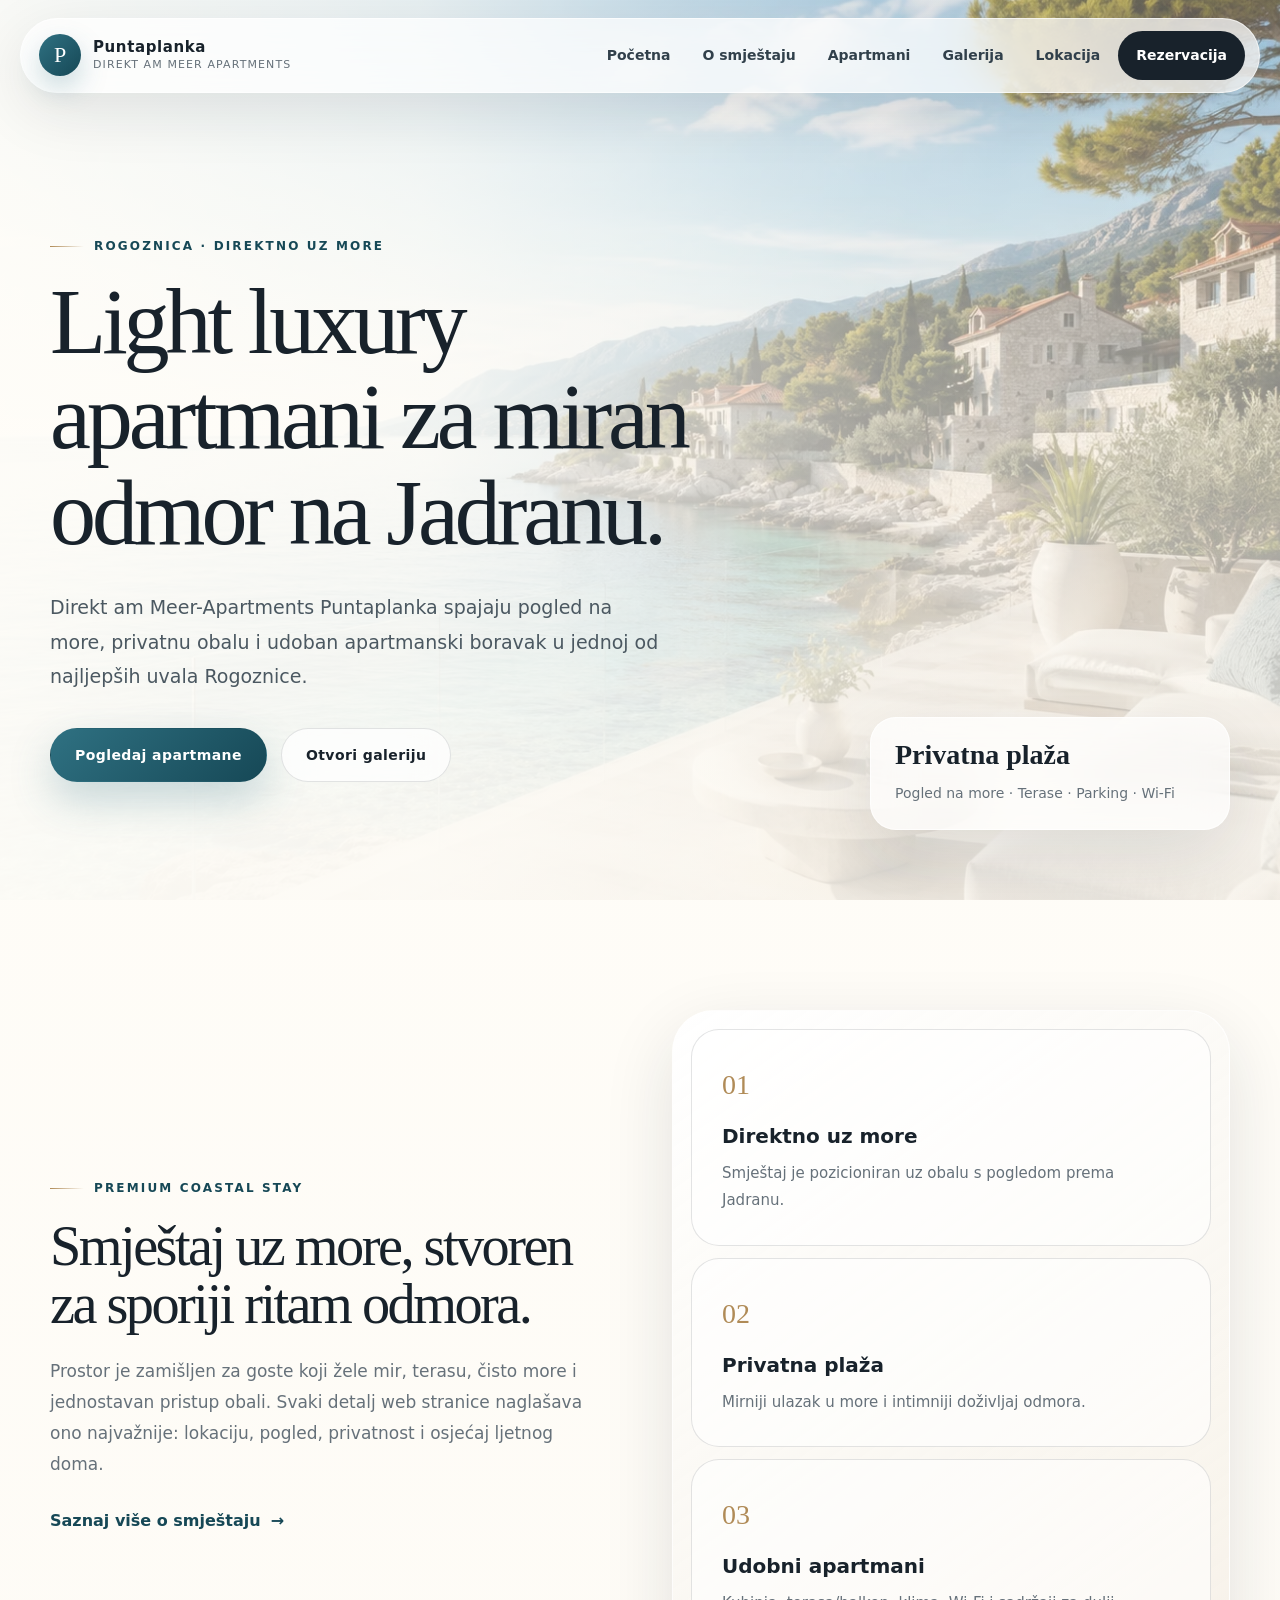
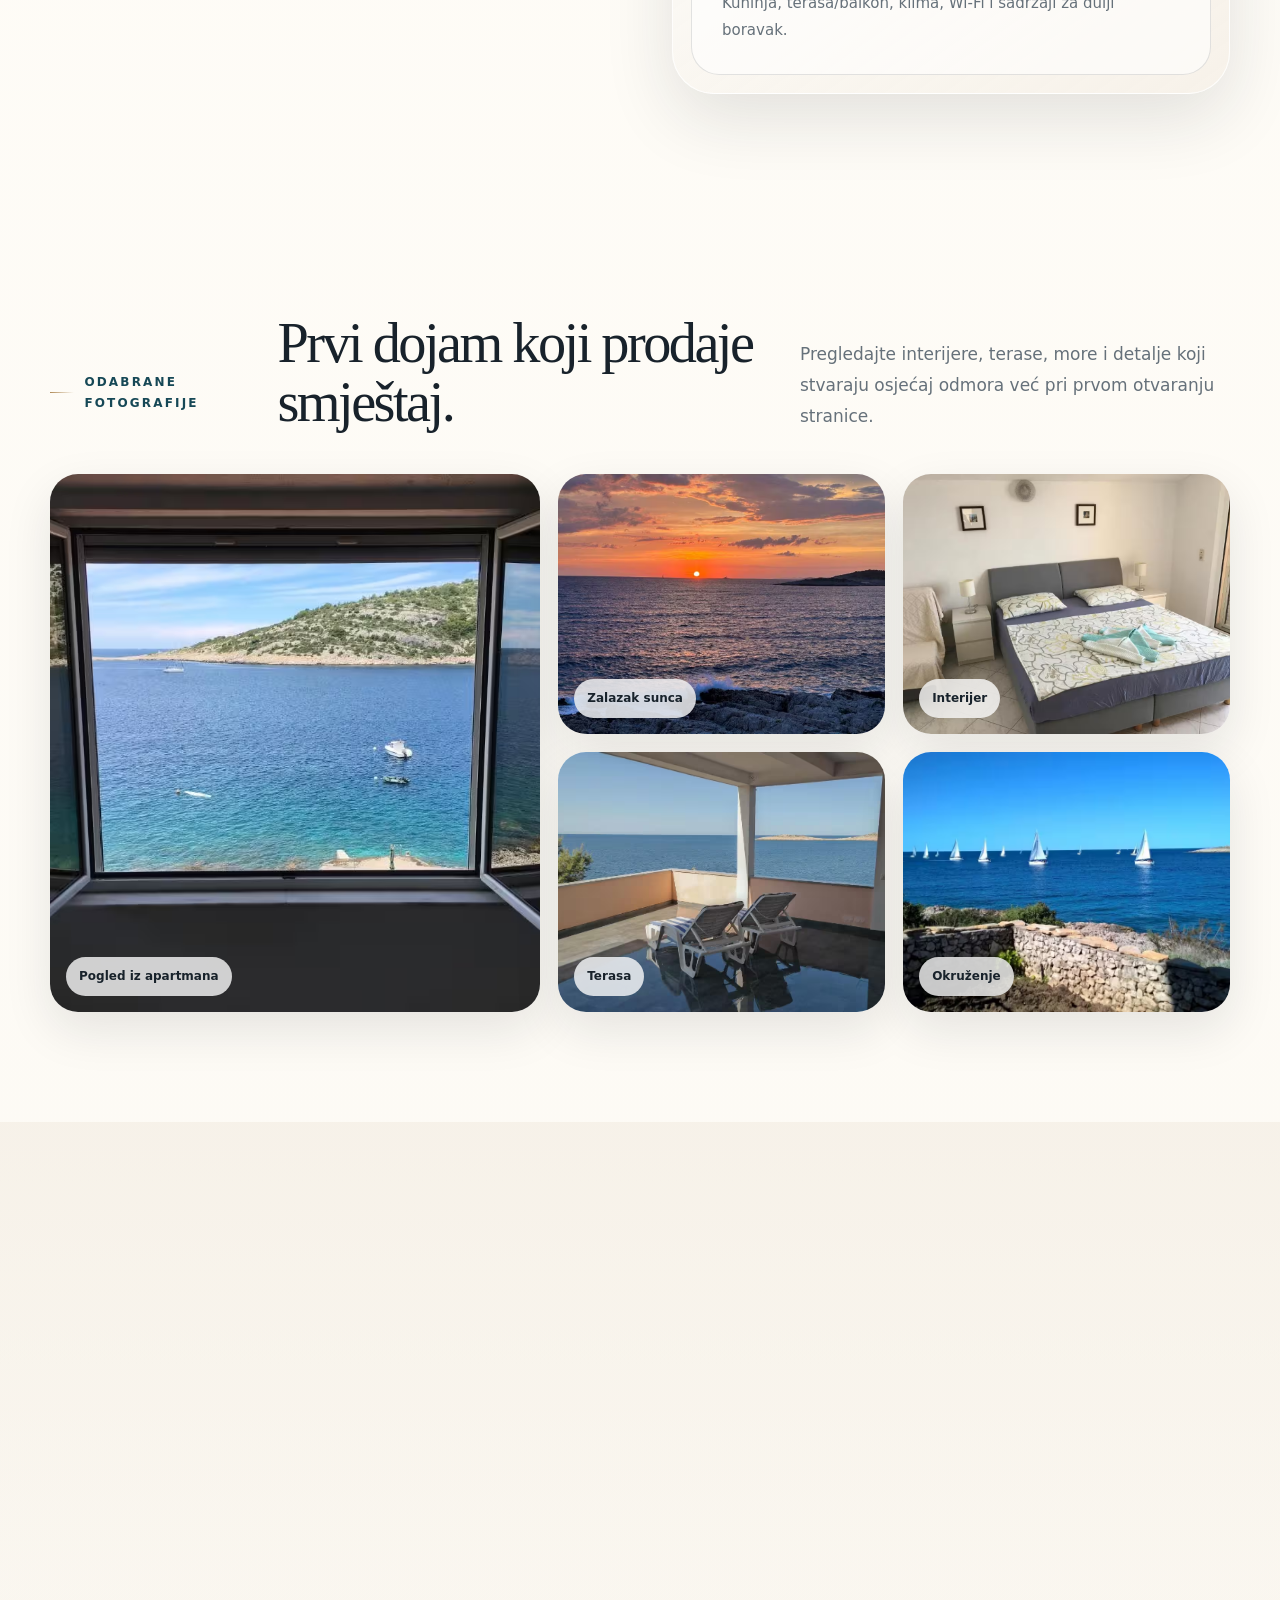
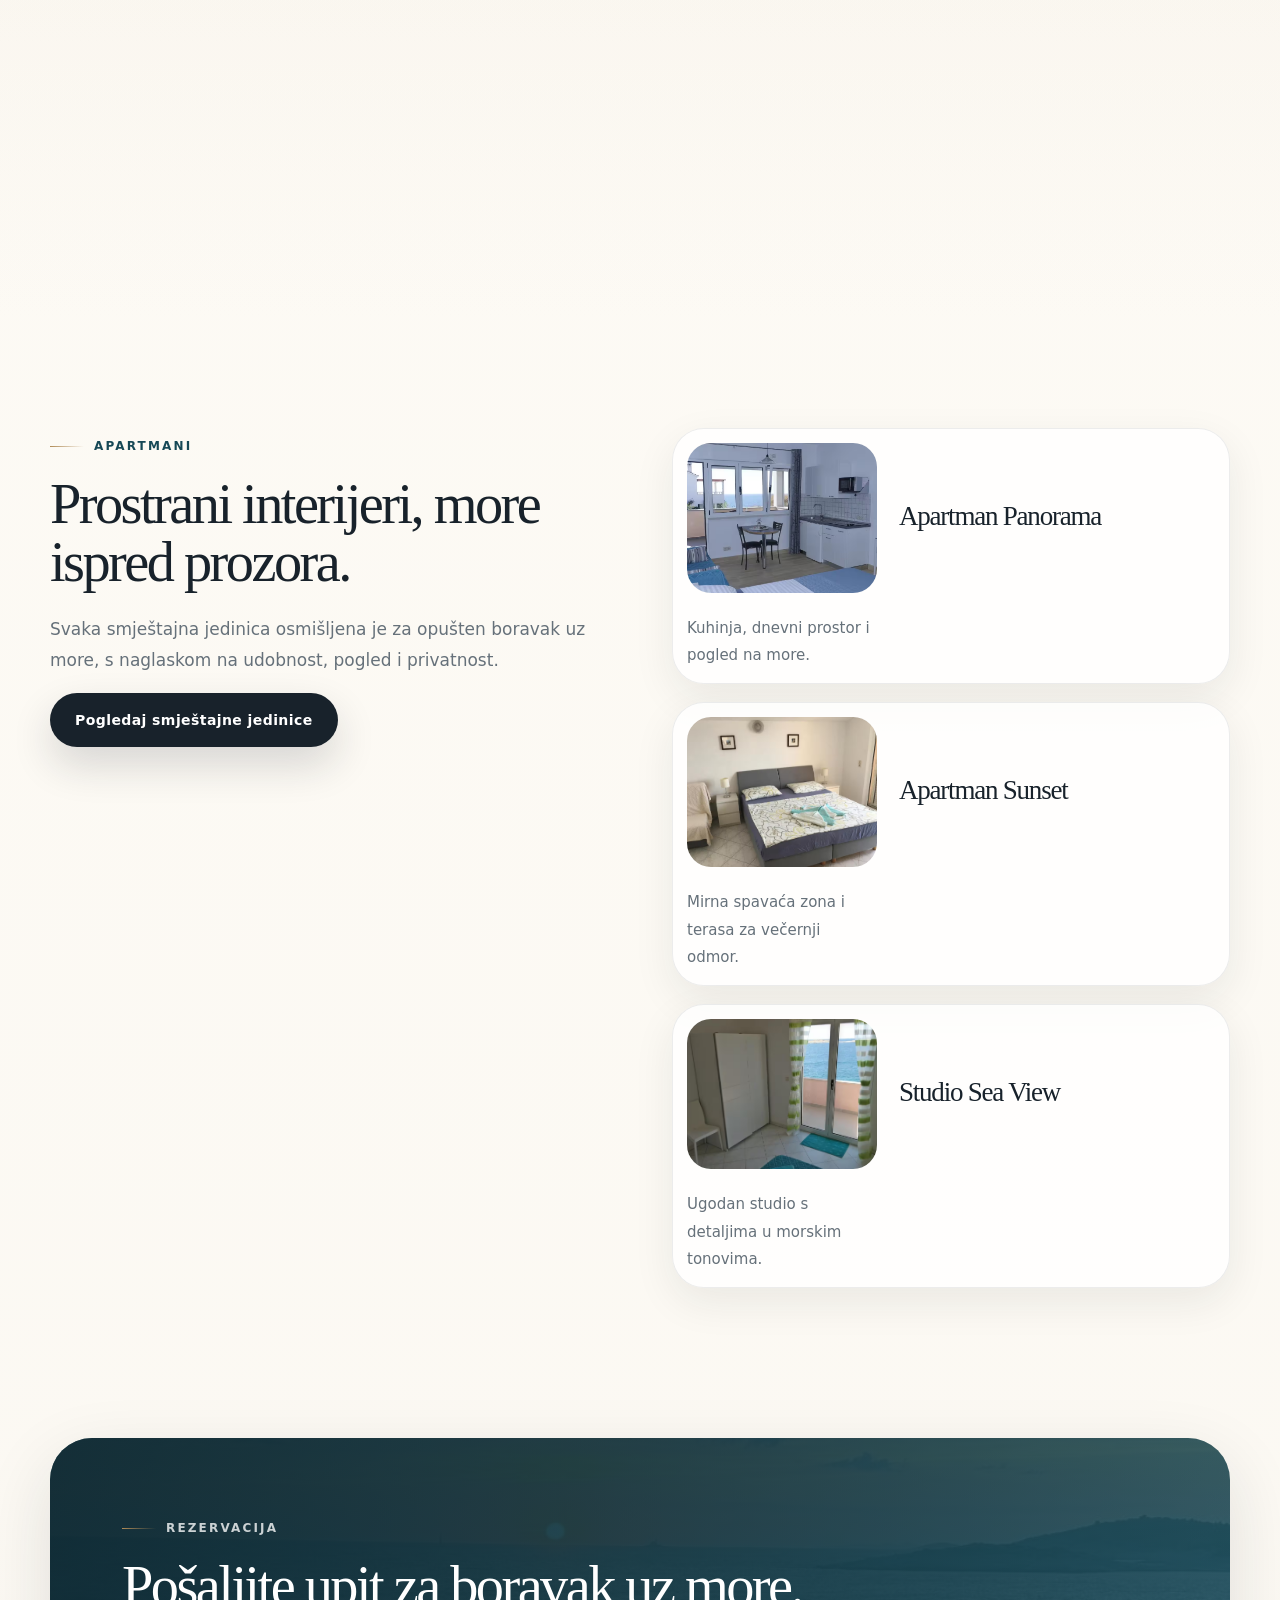
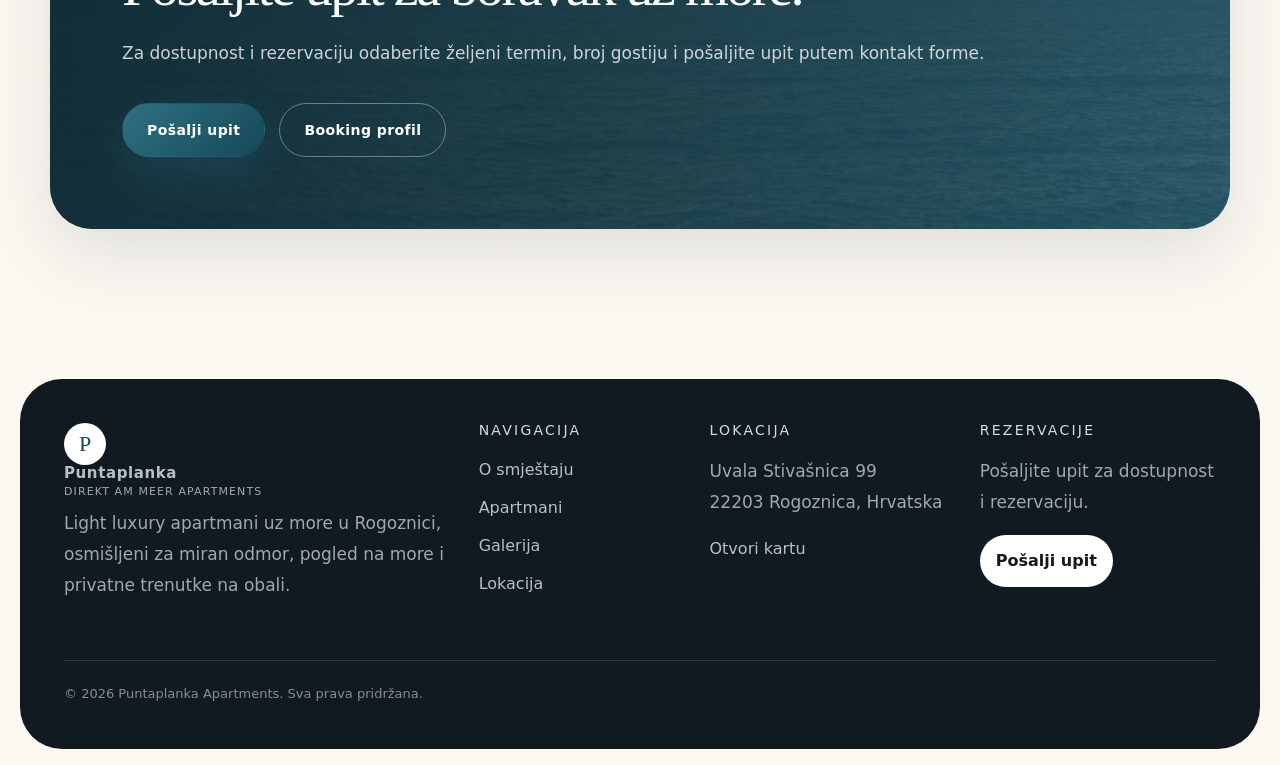
==== commit f0db4f9f: "2" ====
--- a/index.html
+++ b/index.html
@@ -91,7 +91,7 @@
     <div class="section-head reveal">
       <span class="eyebrow">Odabrane fotografije</span>
       <h2>Prvi dojam koji prodaje smještaj.</h2>
-      <p>Galerija koristi dostavljene AVIF fotografije, a hero sekcija trenutno koristi premium placeholder mora dok ne odlučimo glavnu fotografiju.</p>
+      <p>Pregledajte interijere, terase, more i detalje koji stvaraju osjećaj odmora već pri prvom otvaranju stranice.</p>
     </div>
     <div class="showcase-grid">
       <button class="showcase-large reveal gallery-item" data-src="assets/images/1_converted.avif"><img src="assets/images/1_converted.avif" alt="Pogled iz apartmana" loading="lazy"><span>Pogled iz apartmana</span></button>
@@ -116,7 +116,7 @@
     <div class="section-copy reveal">
       <span class="eyebrow">Apartmani</span>
       <h2>Prostrani interijeri, more ispred prozora.</h2>
-      <p>Fotografije su raspoređene po logičnim cjelinama kako bi demo izgledao uredno. Ako klijent kasnije potvrdi točne nazive i raspored jedinica, samo mijenjamo naslove i poredak slika.</p>
+      <p>Svaka smještajna jedinica osmišljena je za opušten boravak uz more, s naglaskom na udobnost, pogled i privatnost.</p>
       <a href="apartmani.html" class="btn btn-dark">Pogledaj smještajne jedinice</a>
     </div>
     <div class="apart-preview-cards">
@@ -129,8 +129,8 @@
   <section class="section cta-section">
     <div class="cta-box reveal">
       <span class="eyebrow">Rezervacija</span>
-      <h2>Spremno za slanje klijentu kao premium demo.</h2>
-      <p>Kontakt podaci se mogu ubaciti naknadno. Trenutno je forma demo, a gumb za Booking vodi na postojeću Booking stranicu.</p>
+      <h2>Pošaljite upit za boravak uz more.</h2>
+      <p>Za dostupnost i rezervaciju odaberite željeni termin, broj gostiju i pošaljite upit putem kontakt forme.</p>
       <div class="hero-actions">
         <a href="kontakt.html" class="btn btn-primary">Pošalji upit</a>
         <a href="https://www.booking.com/hotel/hr/apartmani-puntaplanka.hr.html" target="_blank" rel="noopener" class="btn btn-outline">Booking profil</a>
@@ -162,13 +162,12 @@
     </div>
     <div>
       <h3>Rezervacije</h3>
-      <p>Za direktan upit dodati kontakt broj i e-mail vlasnika.</p>
+      <p>Pošaljite upit za dostupnost i rezervaciju.</p>
       <a class="footer-button" href="kontakt.html">Pošalji upit</a>
     </div>
   </div>
   <div class="footer-bottom">
     <span>© 2026 Puntaplanka Apartments. Sva prava pridržana.</span>
-    <span>Demo web stranica za prezentaciju smještaja.</span>
   </div>
 </footer>
 <div class="lightbox" aria-hidden="true">
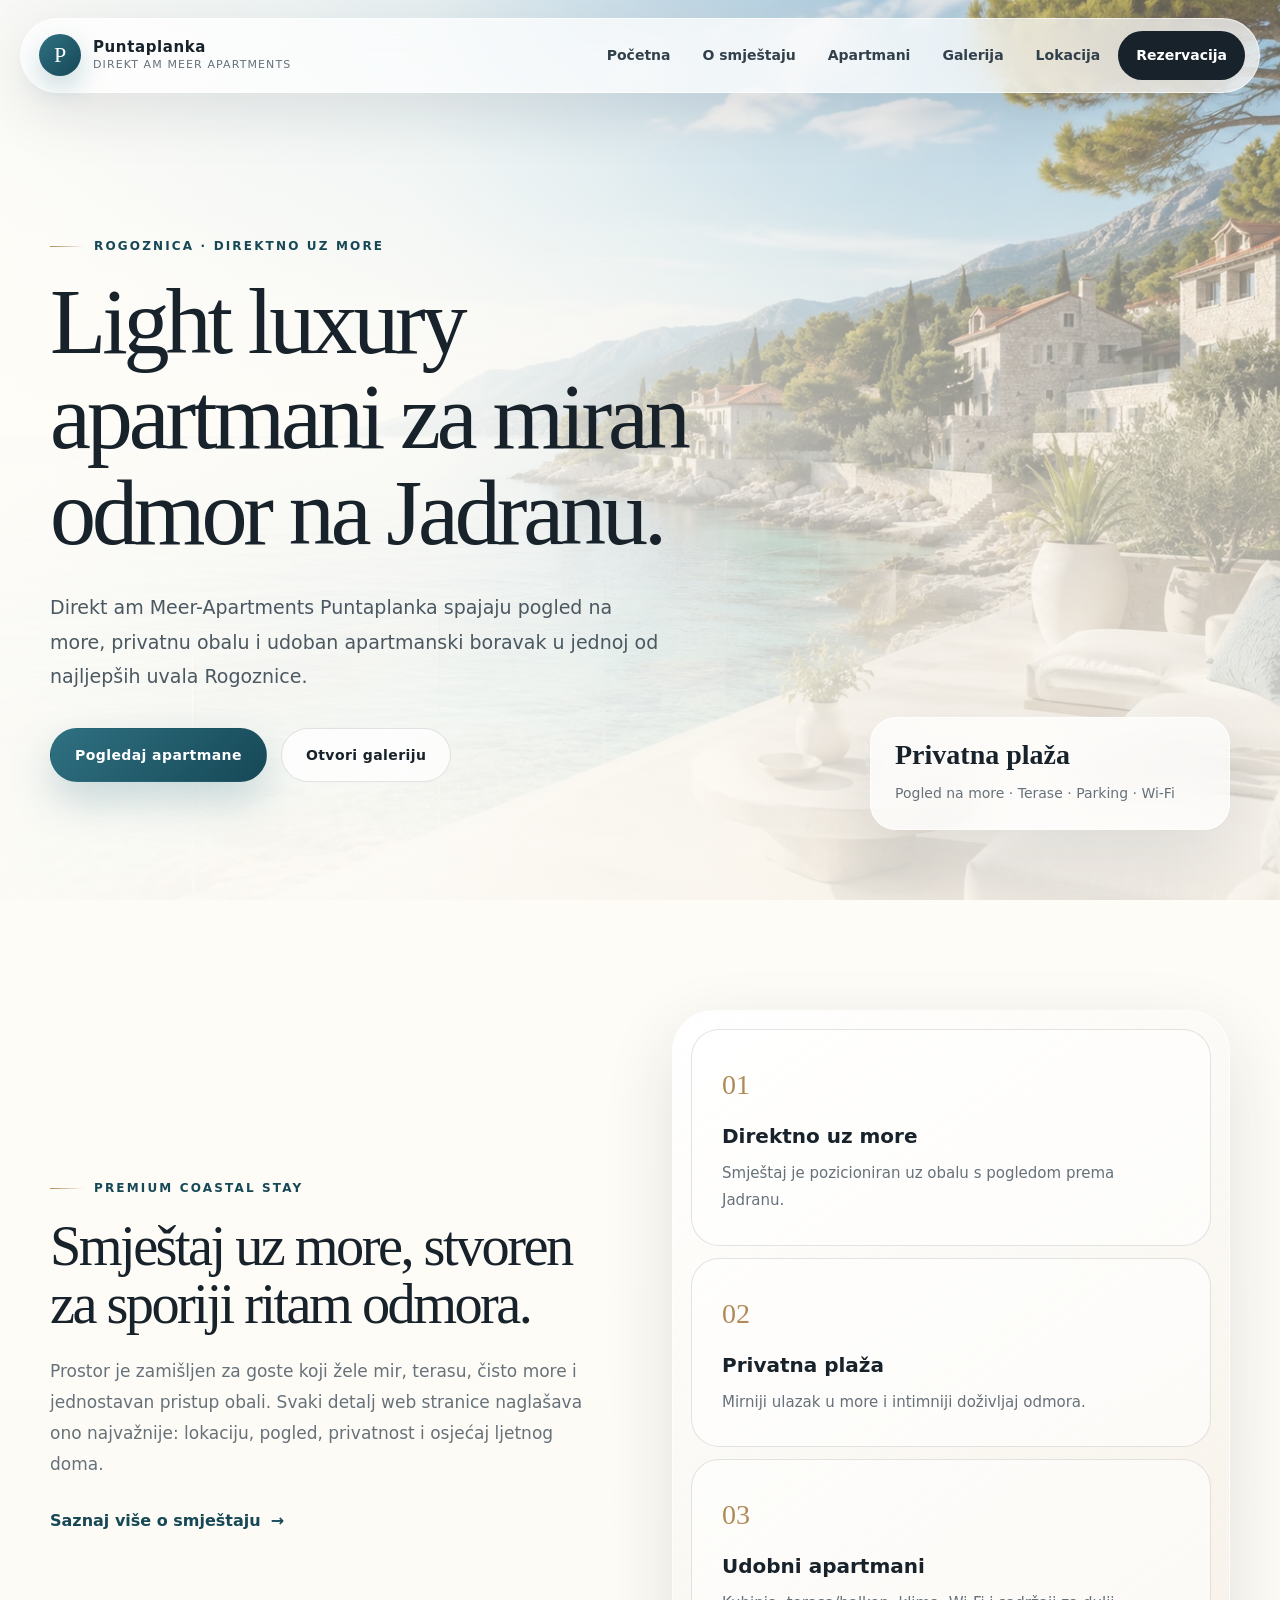
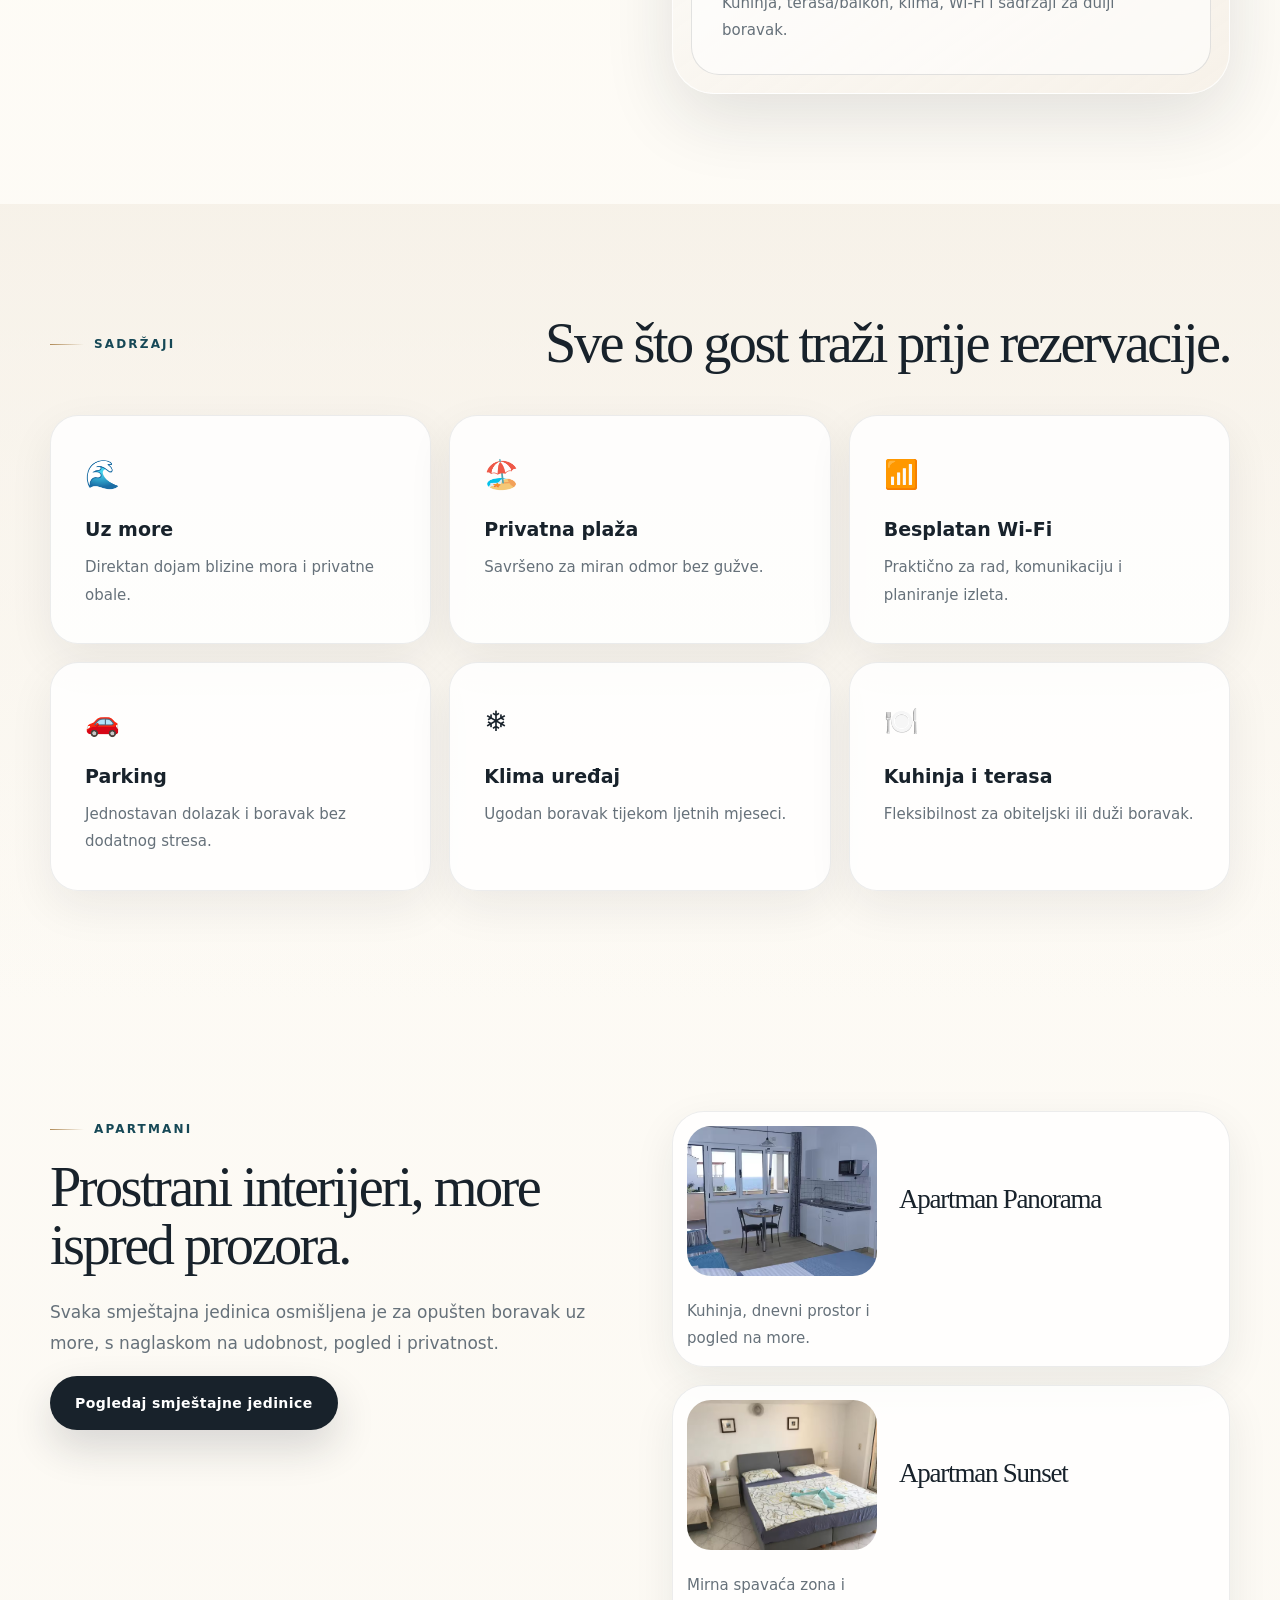
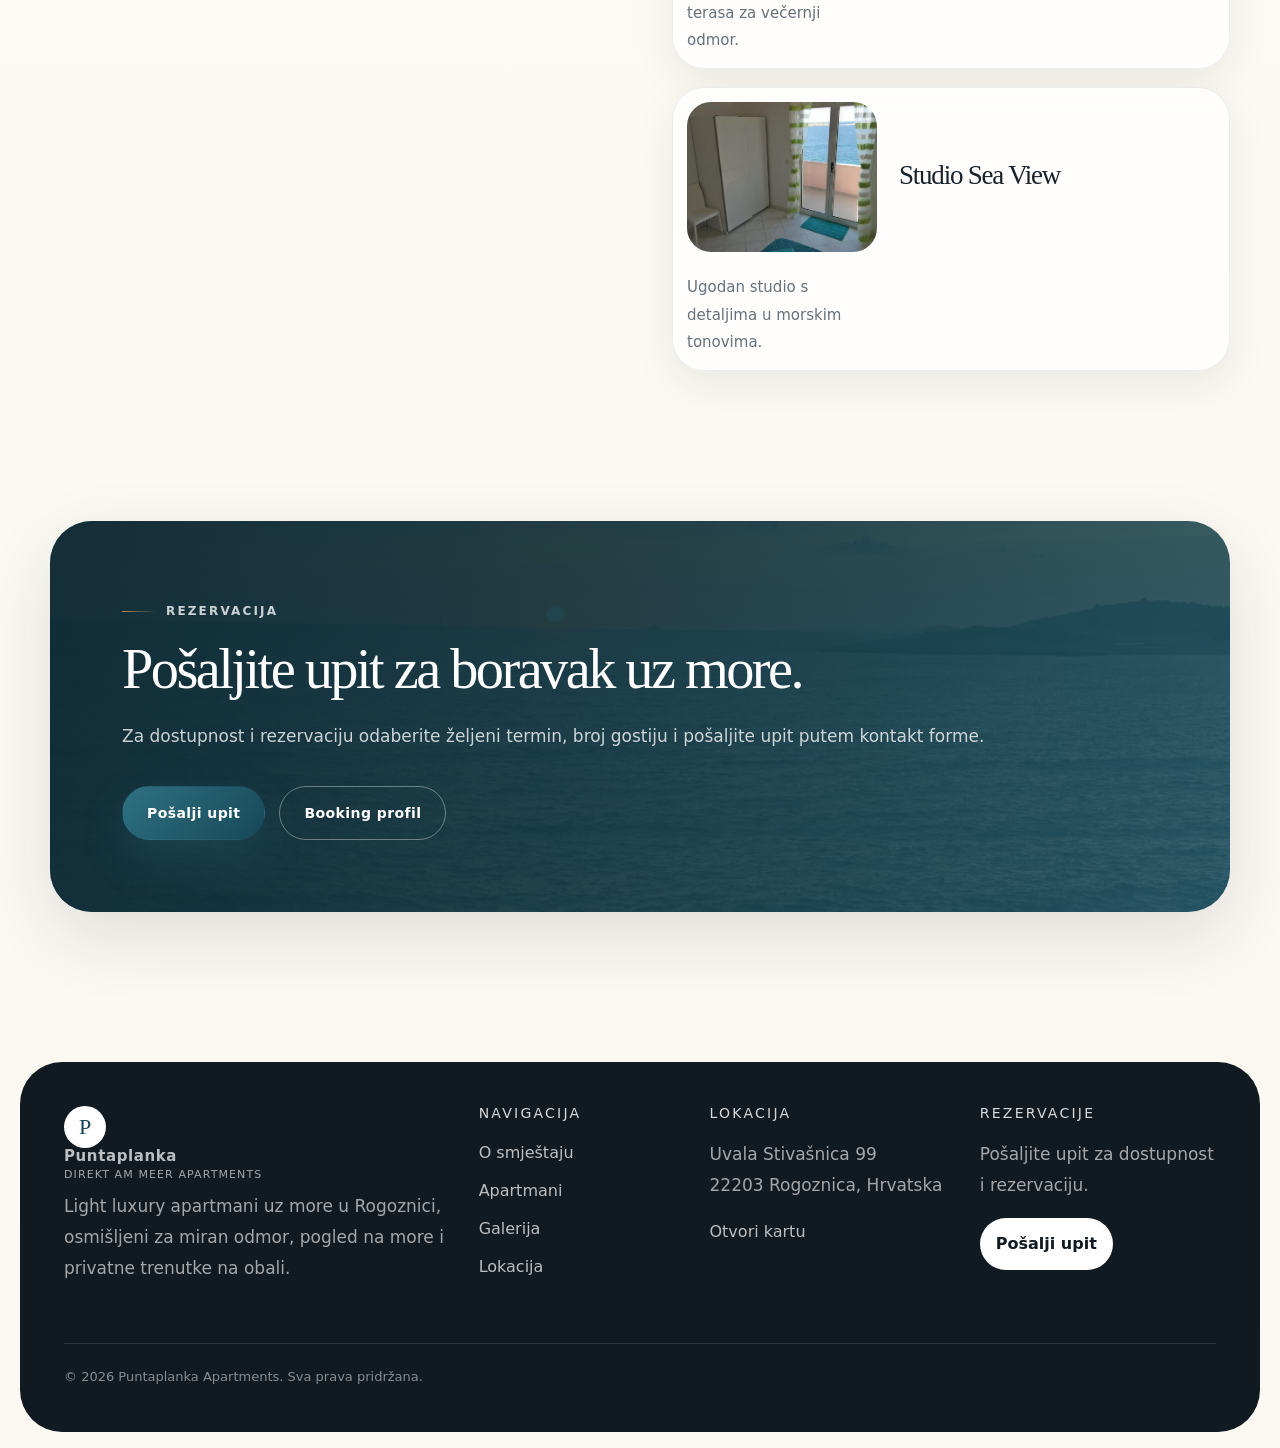
==== commit ef1d139a: "3" ====
--- a/index.html
+++ b/index.html
@@ -86,23 +86,7 @@
       <div><span>03</span><strong>Udobni apartmani</strong><p>Kuhinja, terasa/balkon, klima, Wi‑Fi i sadržaji za dulji boravak.</p></div>
     </div>
   </section>
-
-  <section class="section">
-    <div class="section-head reveal">
-      <span class="eyebrow">Odabrane fotografije</span>
-      <h2>Prvi dojam koji prodaje smještaj.</h2>
-      <p>Pregledajte interijere, terase, more i detalje koji stvaraju osjećaj odmora već pri prvom otvaranju stranice.</p>
-    </div>
-    <div class="showcase-grid">
-      <button class="showcase-large reveal gallery-item" data-src="assets/images/1_converted.avif"><img src="assets/images/1_converted.avif" alt="Pogled iz apartmana" loading="lazy"><span>Pogled iz apartmana</span></button>
-      <button class="showcase-card reveal gallery-item" data-src="assets/images/12_converted.avif"><img src="assets/images/12_converted.avif" alt="Zalazak sunca" loading="lazy"><span>Zalazak sunca</span></button>
-      <button class="showcase-card reveal gallery-item" data-src="assets/images/28_converted.avif"><img src="assets/images/28_converted.avif" alt="Spavaća soba" loading="lazy"><span>Interijer</span></button>
-      <button class="showcase-card reveal gallery-item" data-src="assets/images/35_converted.avif"><img src="assets/images/35_converted.avif" alt="Terasa s pogledom" loading="lazy"><span>Terasa</span></button>
-      <button class="showcase-card reveal gallery-item" data-src="assets/images/52_converted.avif"><img src="assets/images/52_converted.avif" alt="More i jedrilice" loading="lazy"><span>Okruženje</span></button>
-    </div>
-  </section>
-
-  <section class="section amenities">
+<section class="section amenities">
     <div class="section-head reveal">
       <span class="eyebrow">Sadržaji</span>
       <h2>Sve što gost traži prije rezervacije.</h2>
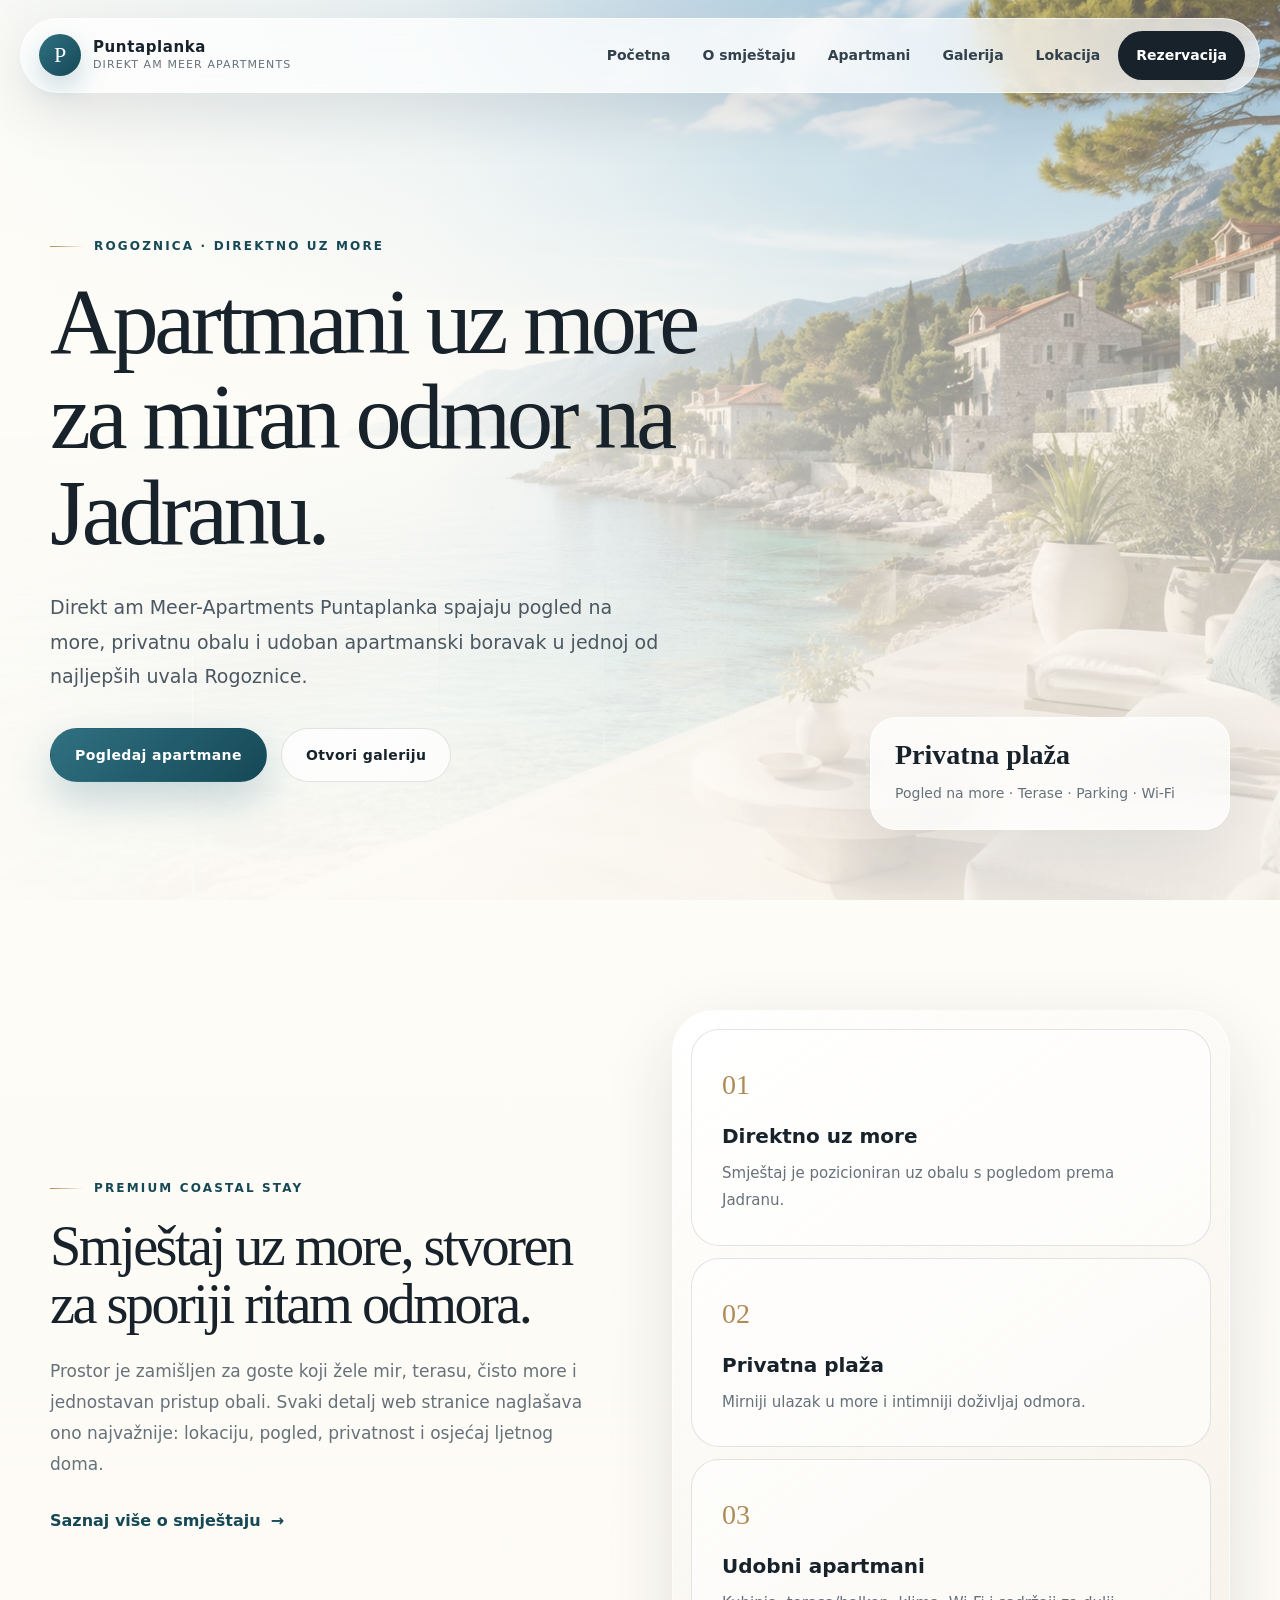
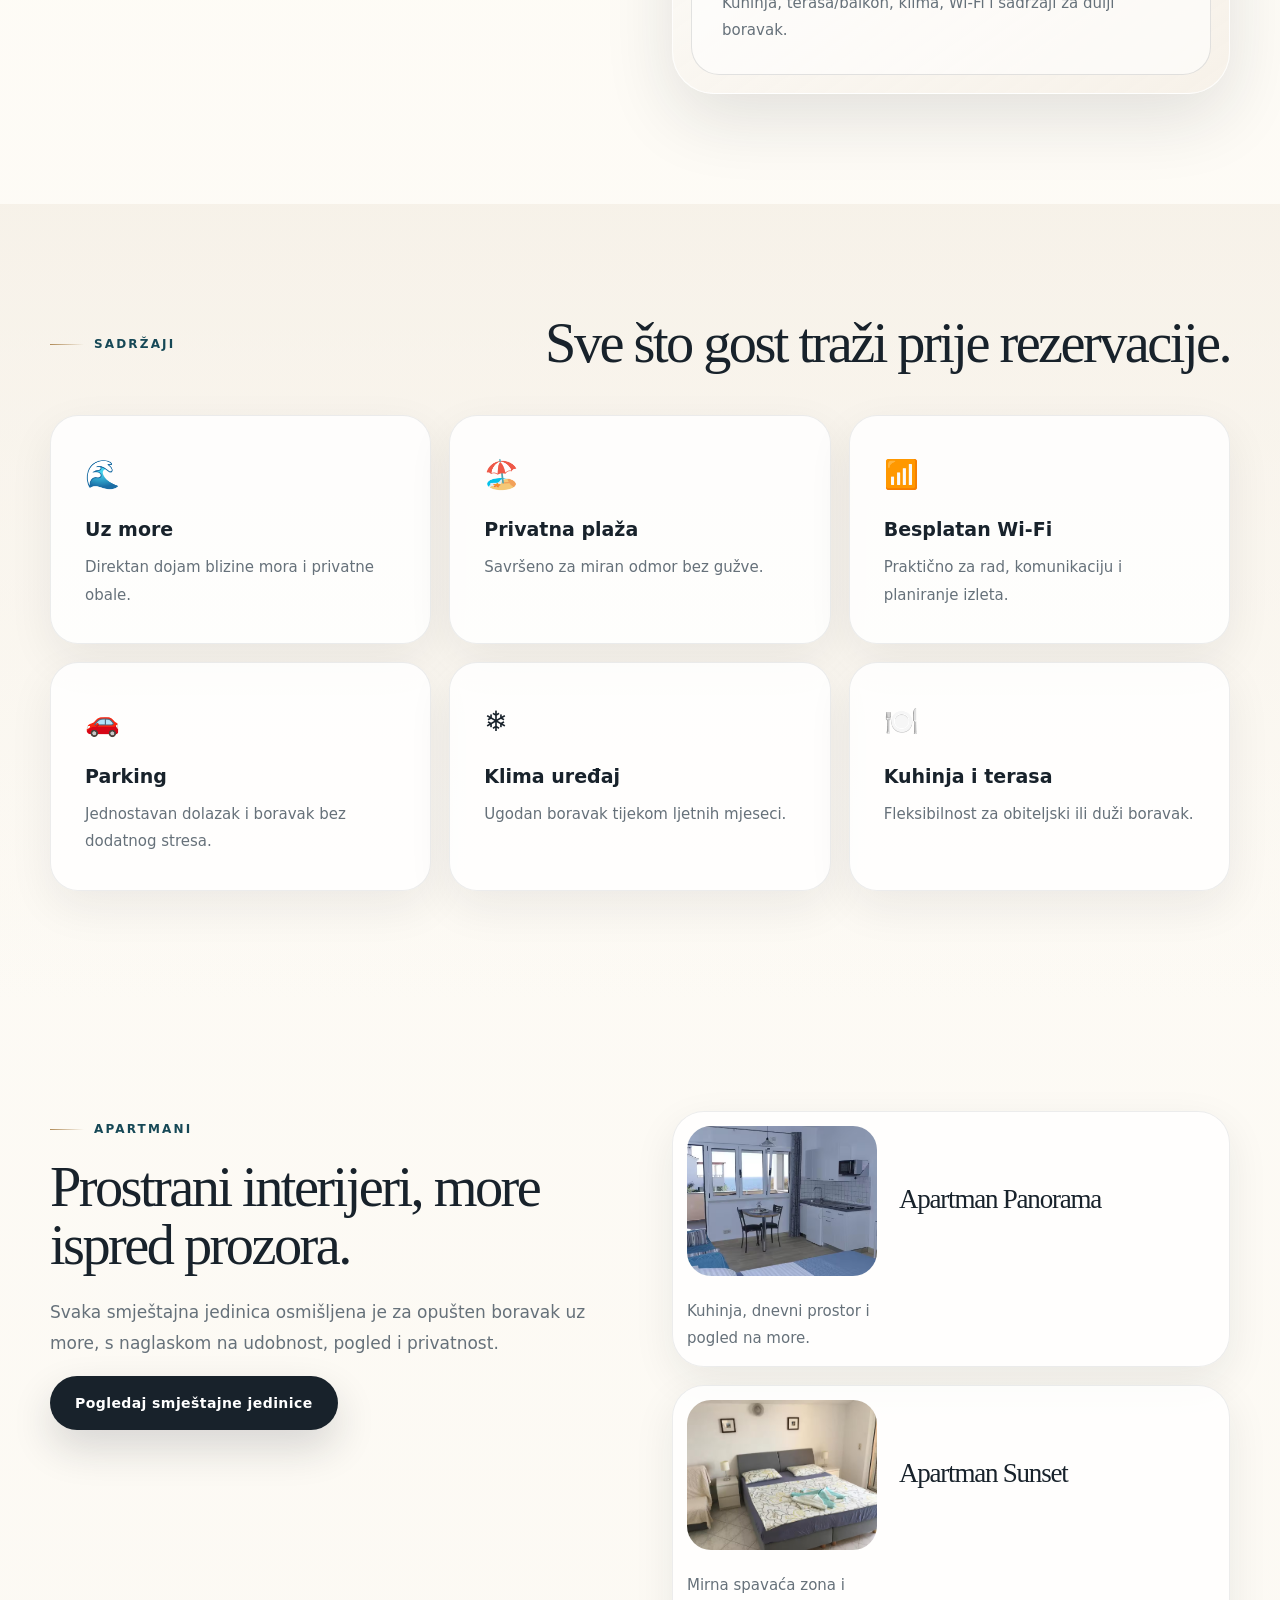
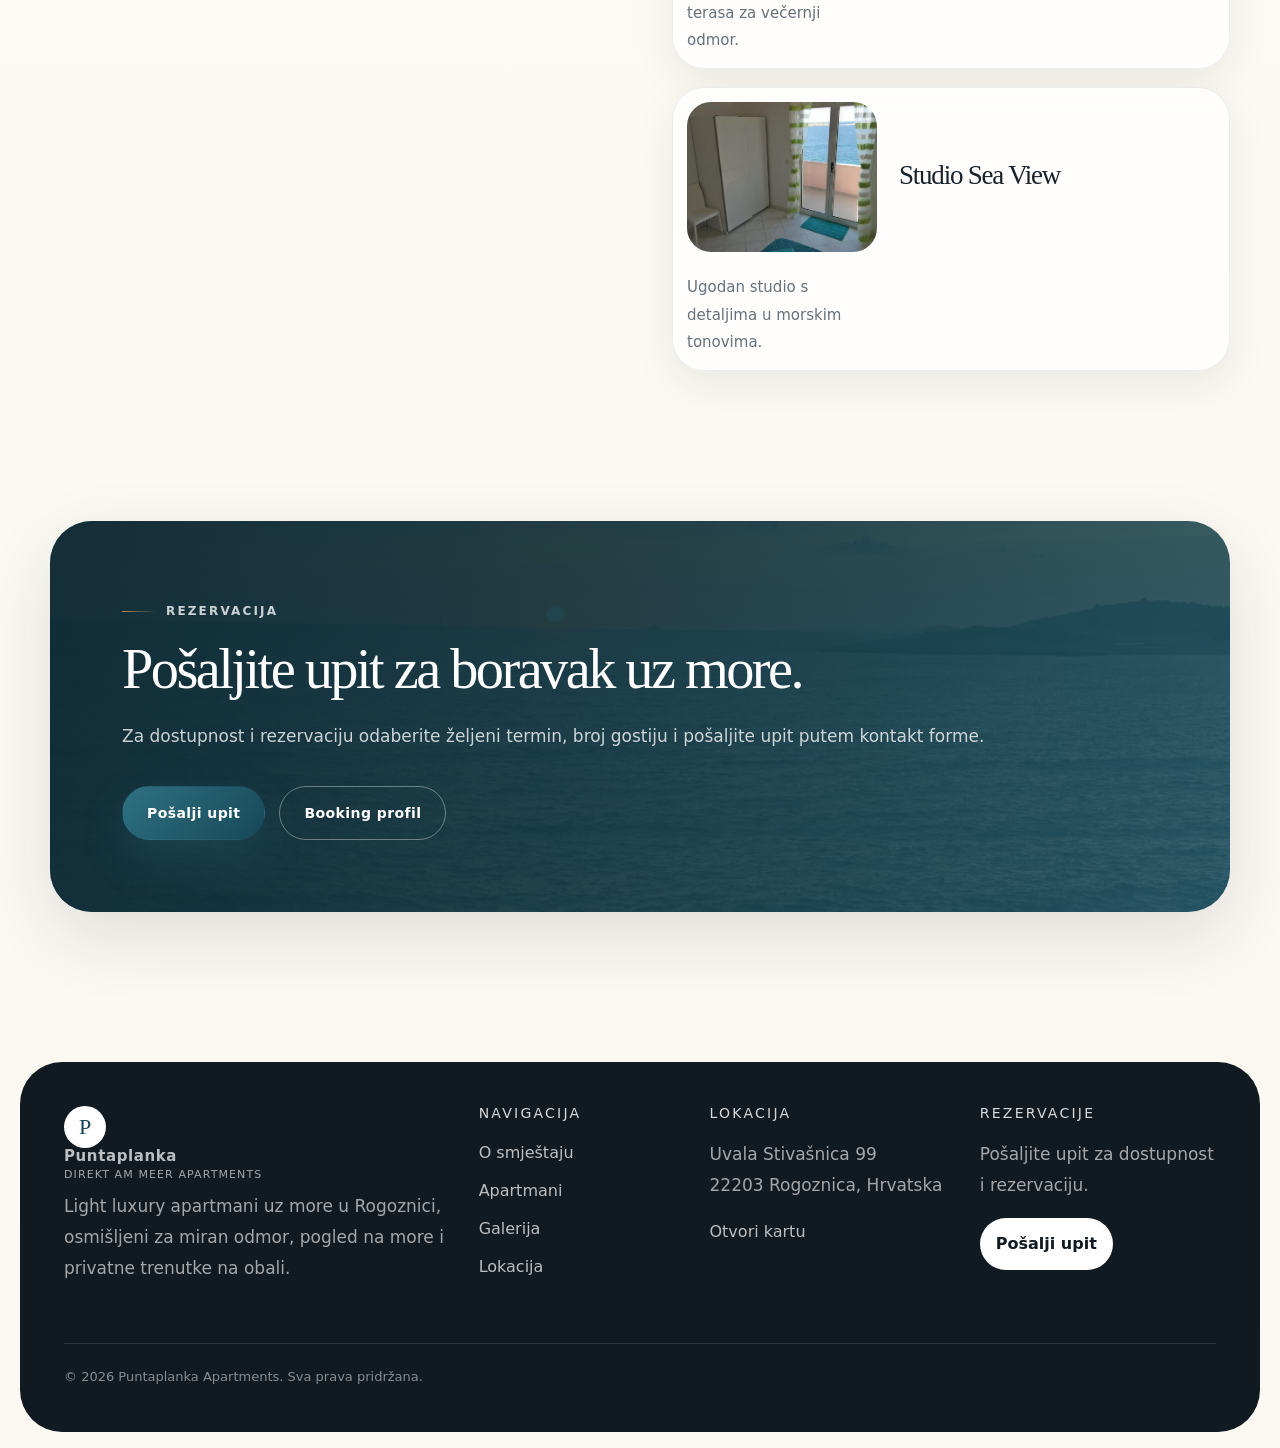
==== commit a7d306ea: "4" ====
--- a/index.html
+++ b/index.html
@@ -60,7 +60,7 @@
     </div>
     <div class="hero-content">
       <span class="eyebrow reveal">Rogoznica · direktno uz more</span>
-      <h1 class="reveal">Light luxury apartmani za miran odmor na Jadranu.</h1>
+      <h1 class="reveal">Apartmani uz more za miran odmor na Jadranu.</h1>
       <p class="reveal">Direkt am Meer-Apartments Puntaplanka spajaju pogled na more, privatnu obalu i udoban apartmanski boravak u jednoj od najljepših uvala Rogoznice.</p>
       <div class="hero-actions reveal">
         <a href="apartmani.html" class="btn btn-primary">Pogledaj apartmane</a>
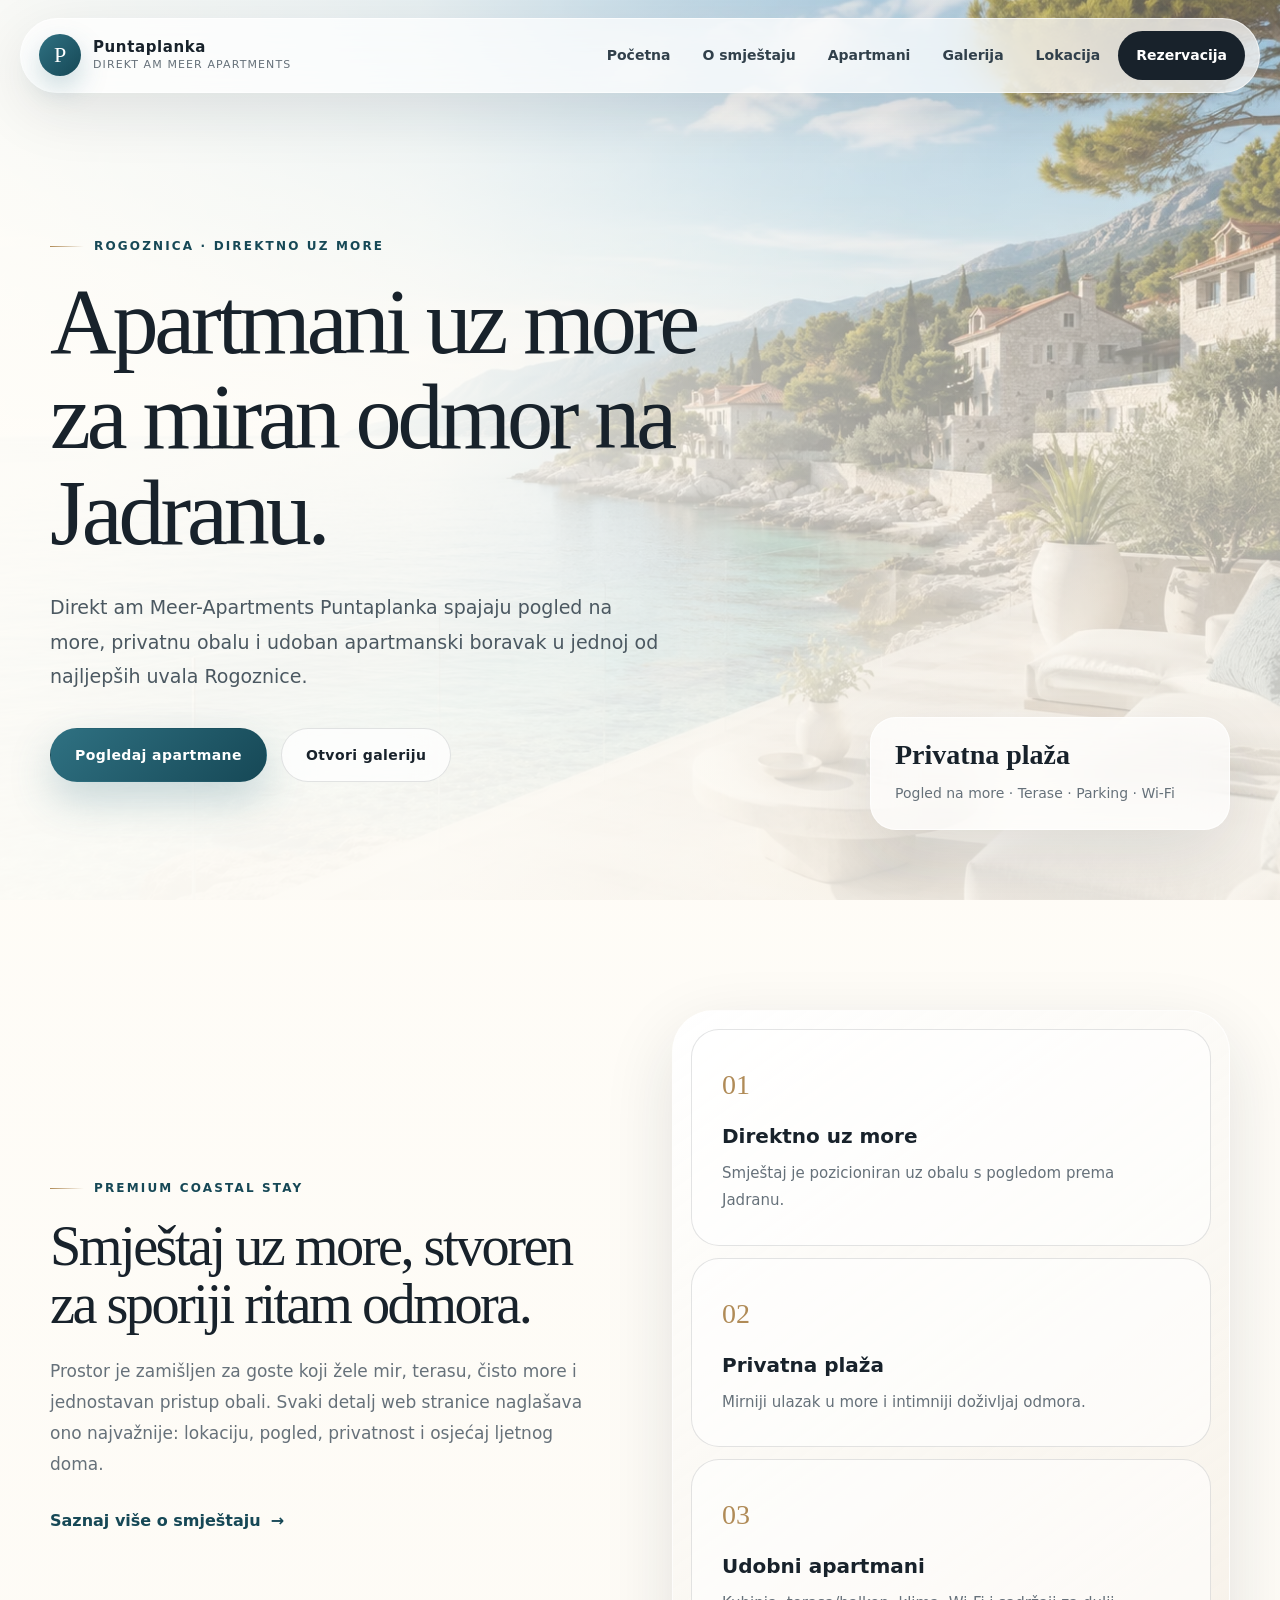
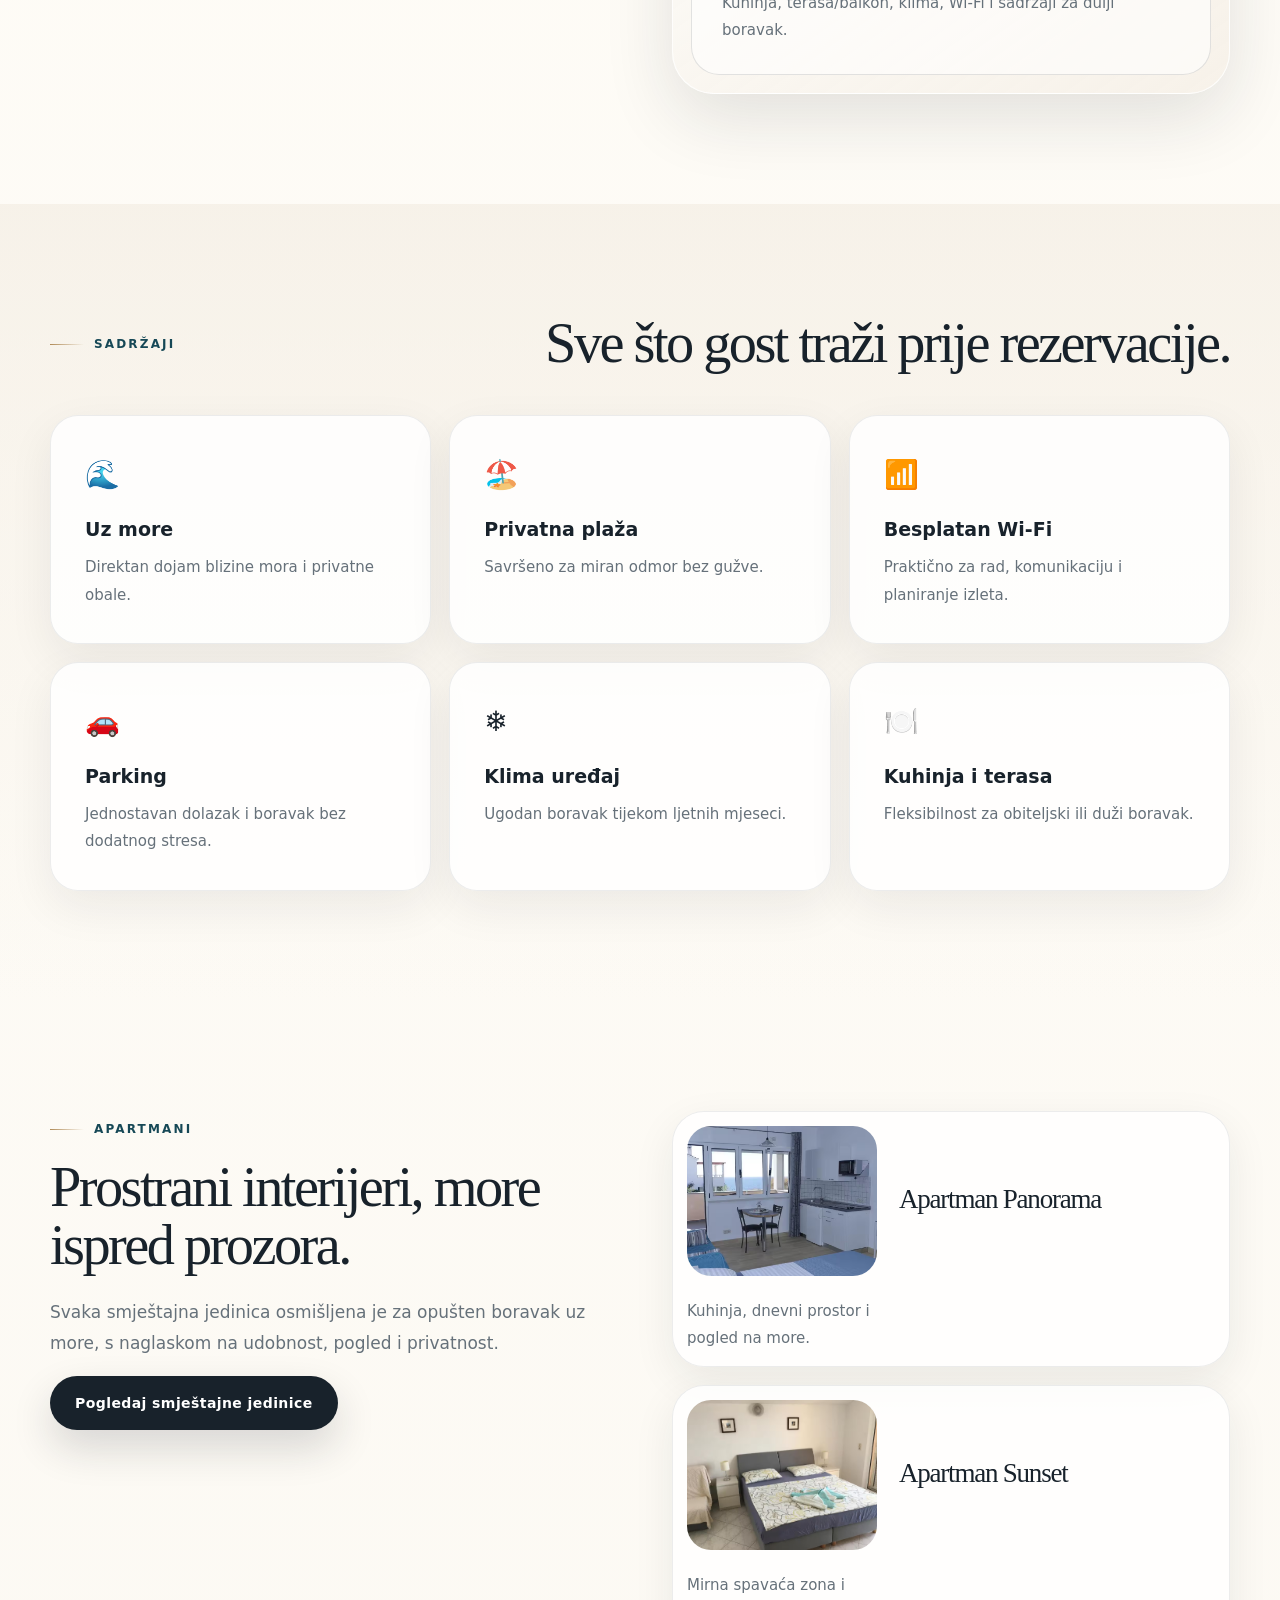
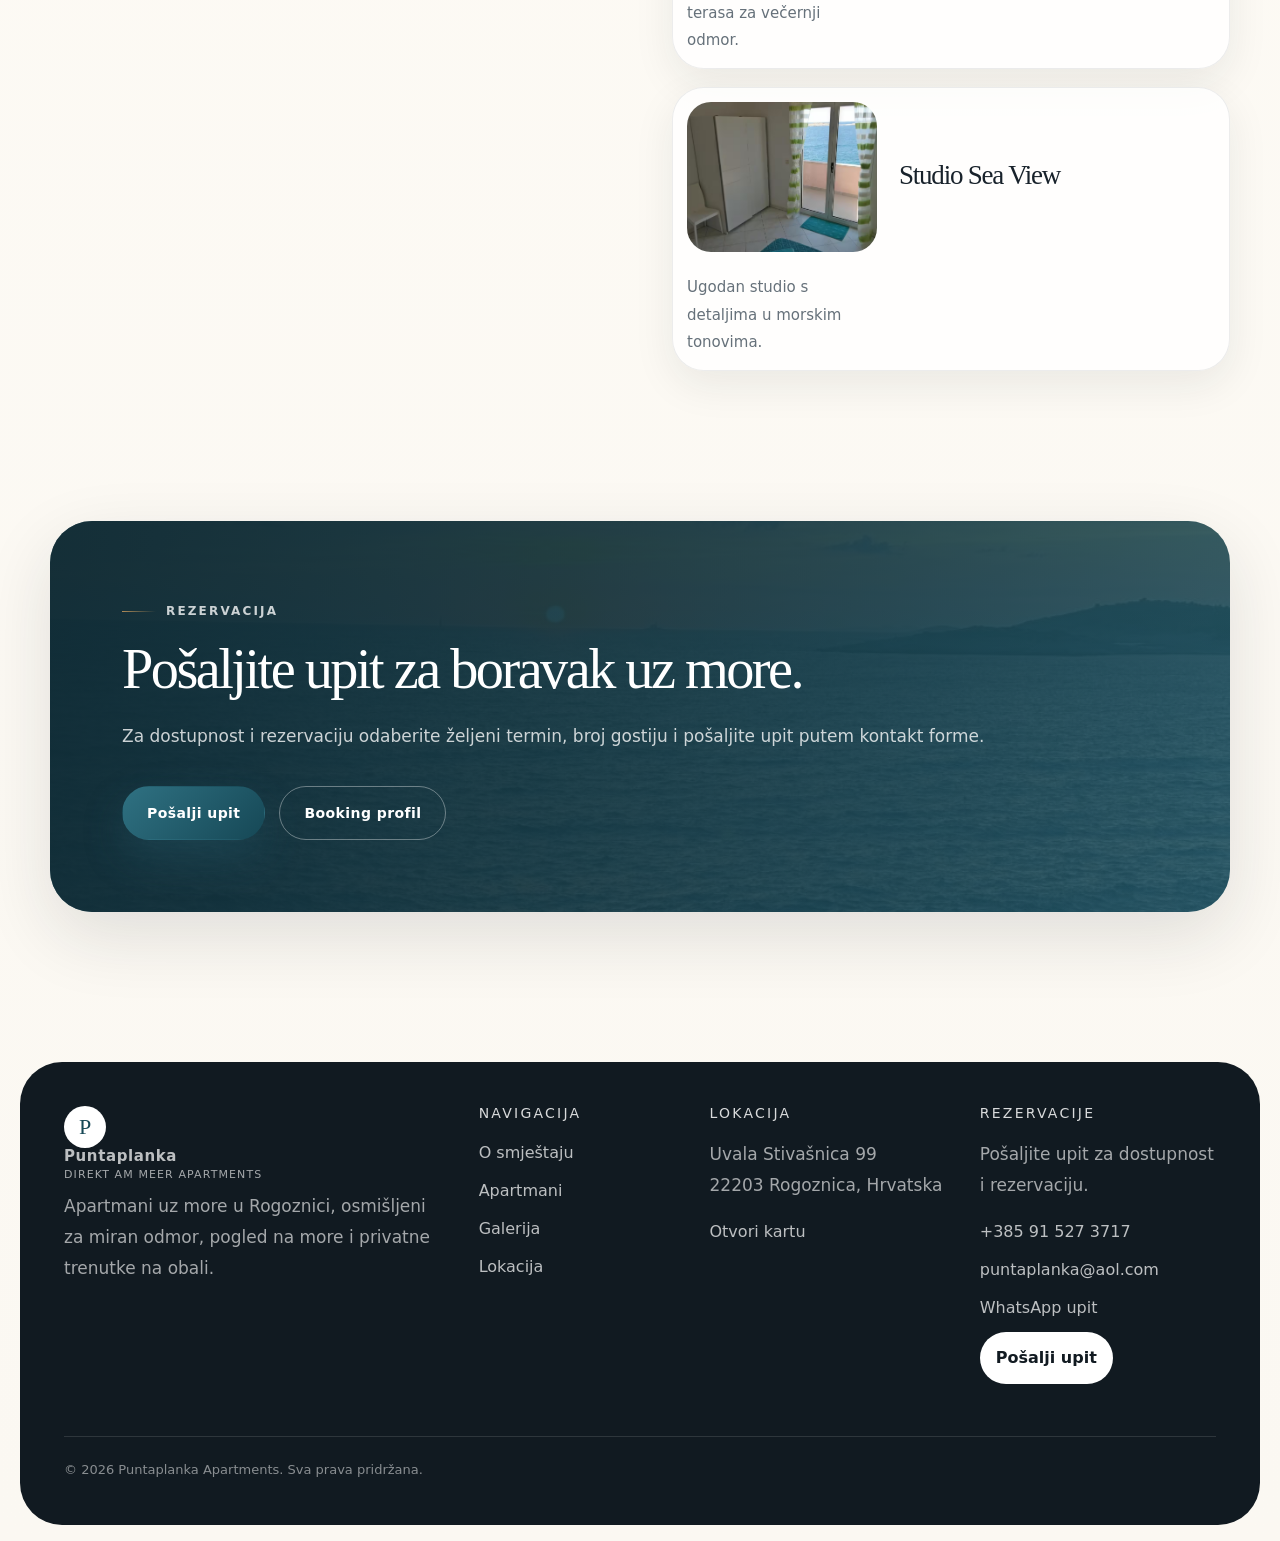
==== commit 59022c32: "6" ====
--- a/index.html
+++ b/index.html
@@ -17,6 +17,8 @@
     "@context": "https://schema.org",
     "@type": "LodgingBusiness",
     "name": "Direkt am Meer-Apartments Puntaplanka",
+    "email": "puntaplanka@aol.com",
+    "telephone": "+385915273717",
     "address": {
       "@type": "PostalAddress",
       "streetAddress": "Uvala Stivasnica 99",
@@ -130,7 +132,7 @@
         <span class="brand-mark">P</span>
         <span><strong>Puntaplanka</strong><small>Direkt am Meer Apartments</small></span>
       </a>
-      <p>Light luxury apartmani uz more u Rogoznici, osmišljeni za miran odmor, pogled na more i privatne trenutke na obali.</p>
+      <p>Apartmani uz more u Rogoznici, osmišljeni za miran odmor, pogled na more i privatne trenutke na obali.</p>
     </div>
     <div>
       <h3>Navigacija</h3>
@@ -147,6 +149,9 @@
     <div>
       <h3>Rezervacije</h3>
       <p>Pošaljite upit za dostupnost i rezervaciju.</p>
+      <a href="tel:+385915273717">+385 91 527 3717</a>
+      <a href="mailto:puntaplanka@aol.com">puntaplanka@aol.com</a>
+      <a href="https://wa.me/385915273717" target="_blank" rel="noopener">WhatsApp upit</a>
       <a class="footer-button" href="kontakt.html">Pošalji upit</a>
     </div>
   </div>
--- a/assets/css/style.css
+++ b/assets/css/style.css
@@ -841,3 +841,14 @@
   .footer{padding:28px 22px;width:calc(100% - 22px);border-radius:32px}
   .footer-grid{grid-template-columns:1fr;gap:20px}
 }
+
+.contact-actions{
+  display:flex;
+  flex-wrap:wrap;
+  gap:12px;
+  align-items:center;
+}
+.contact-actions .btn{
+  min-height:48px;
+  padding:12px 18px;
+}
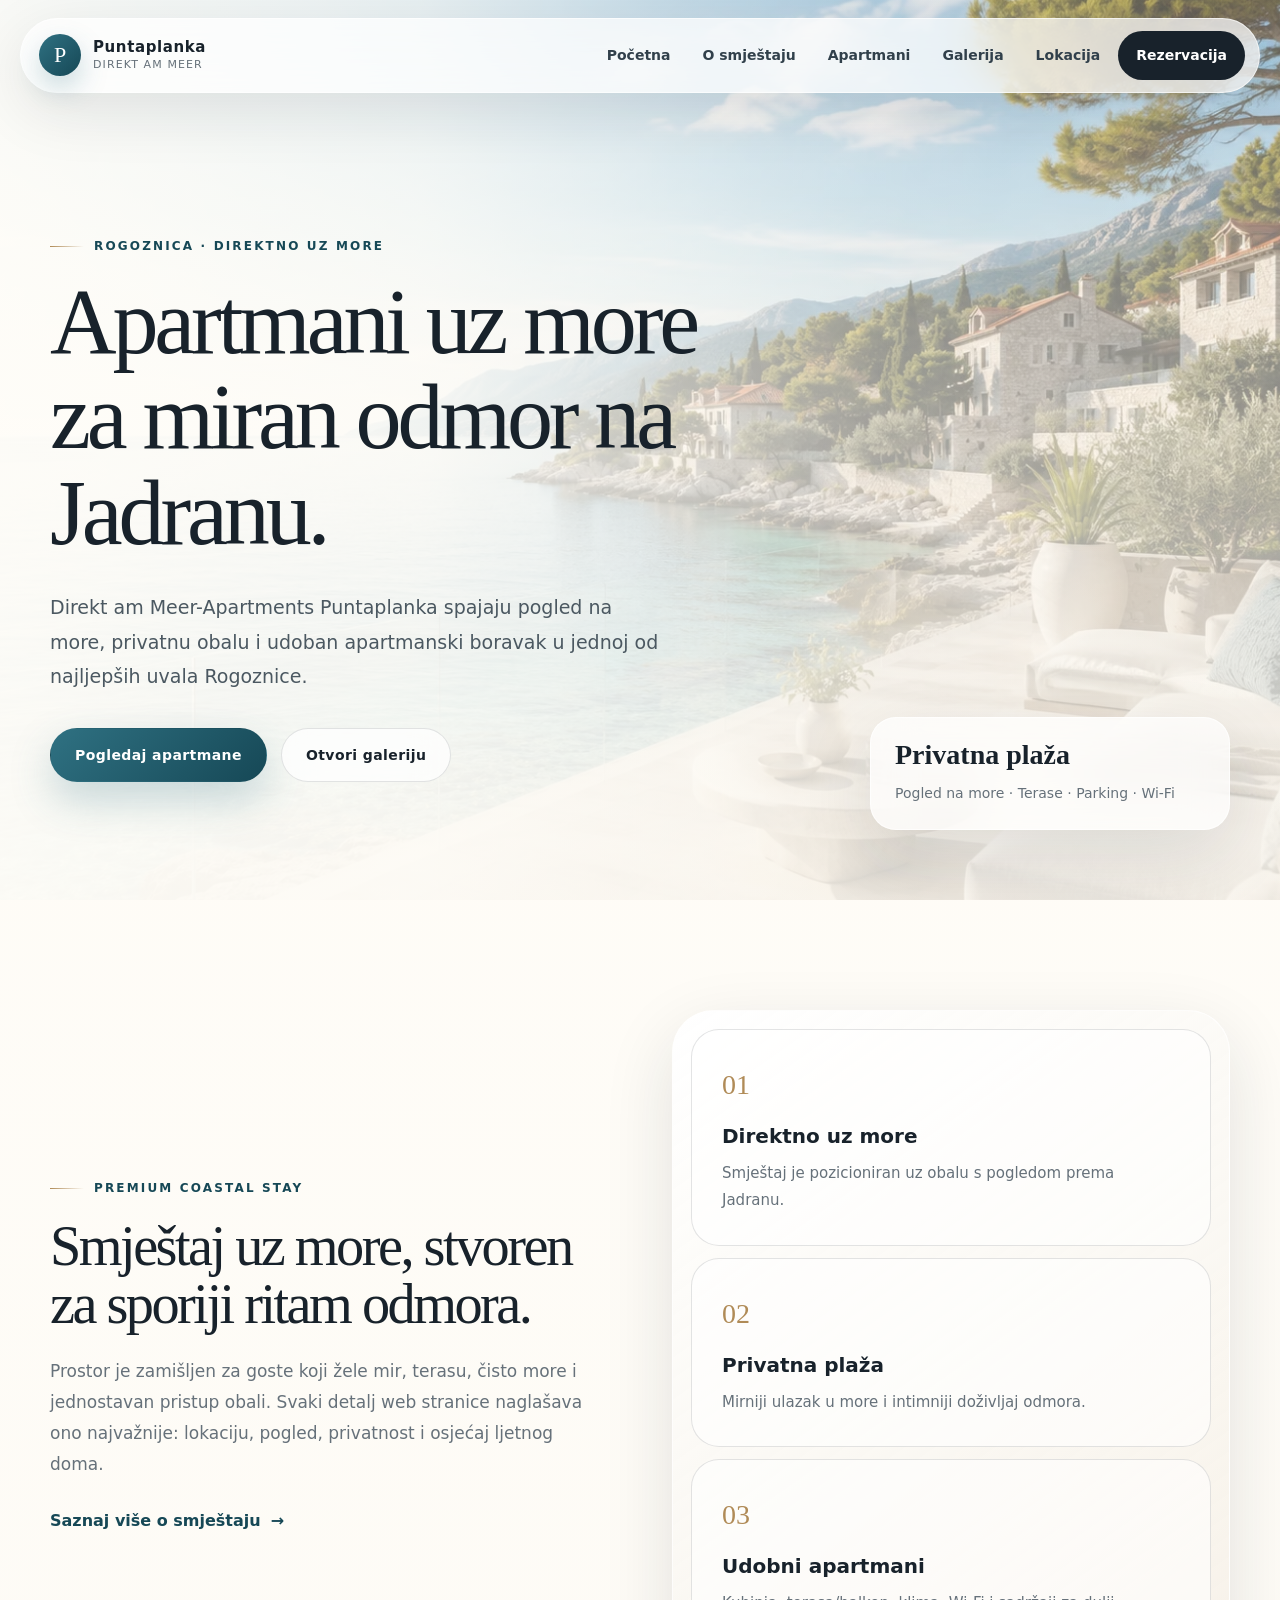
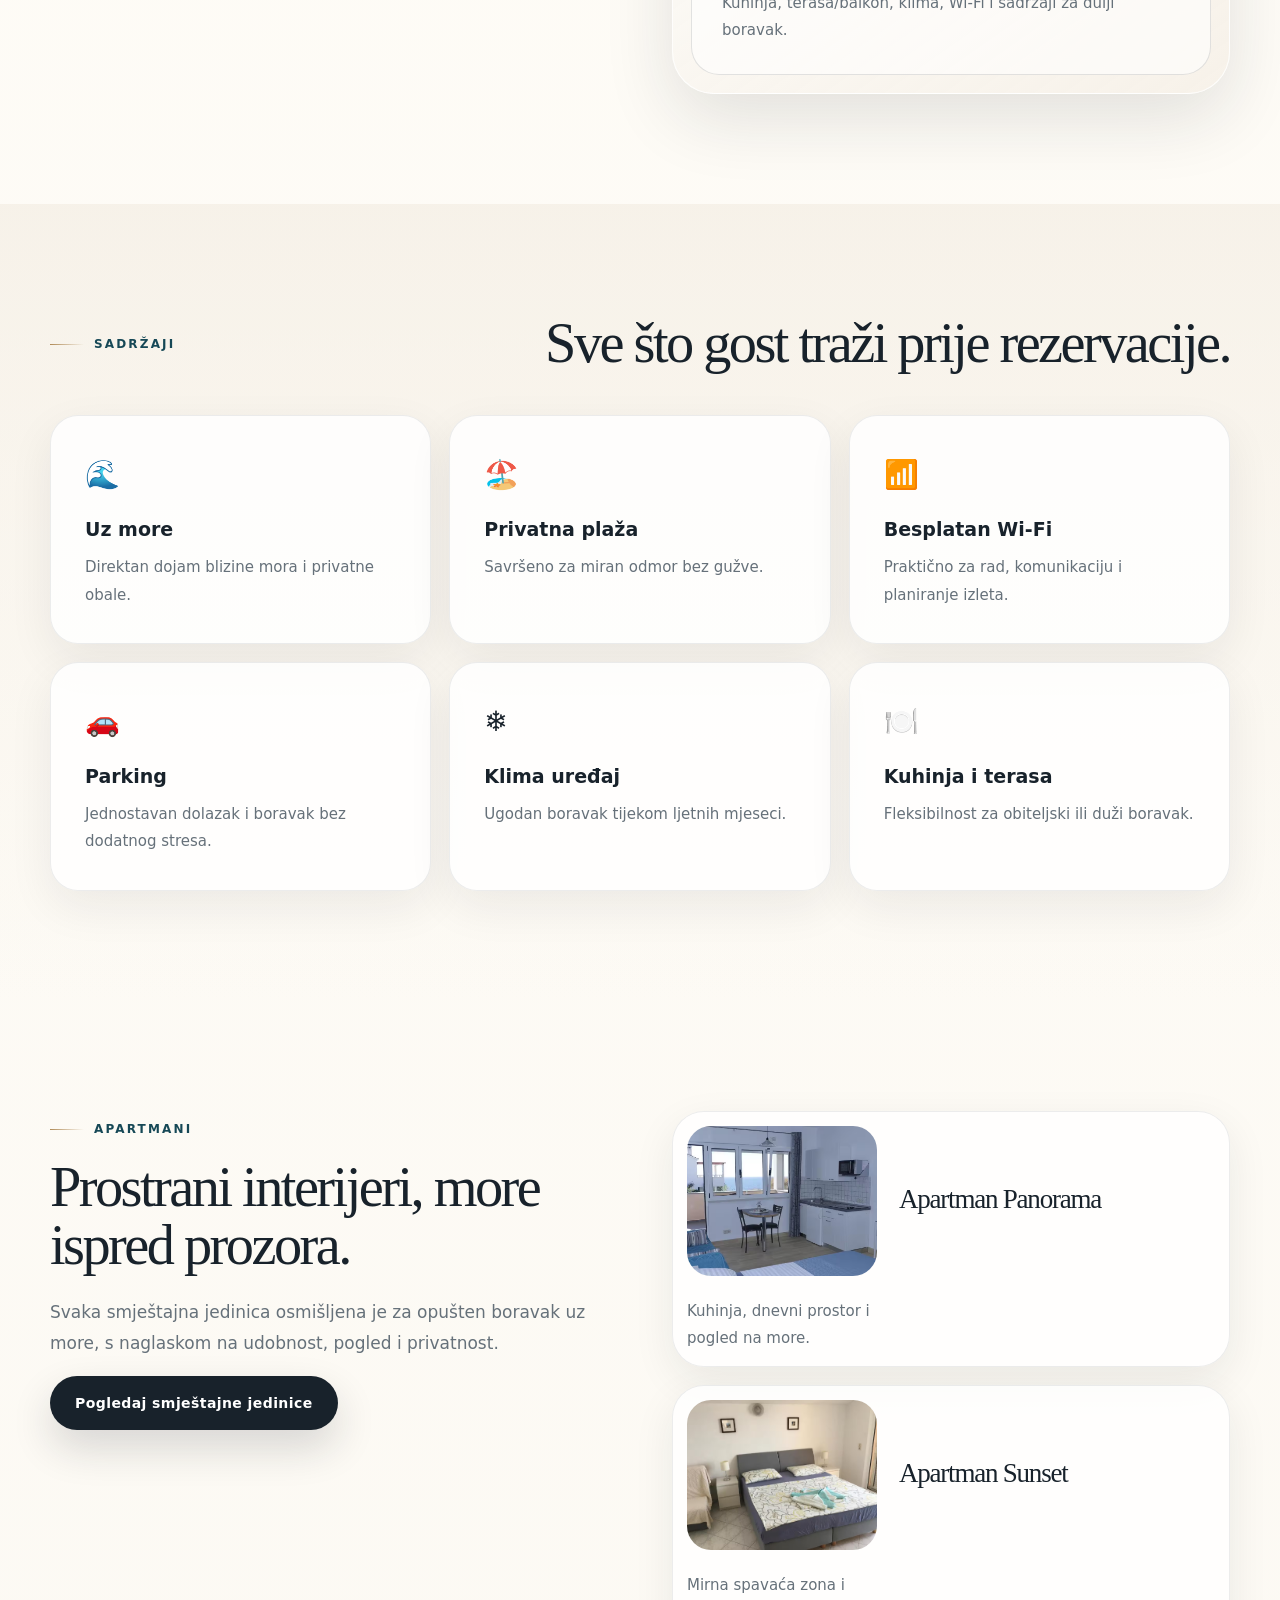
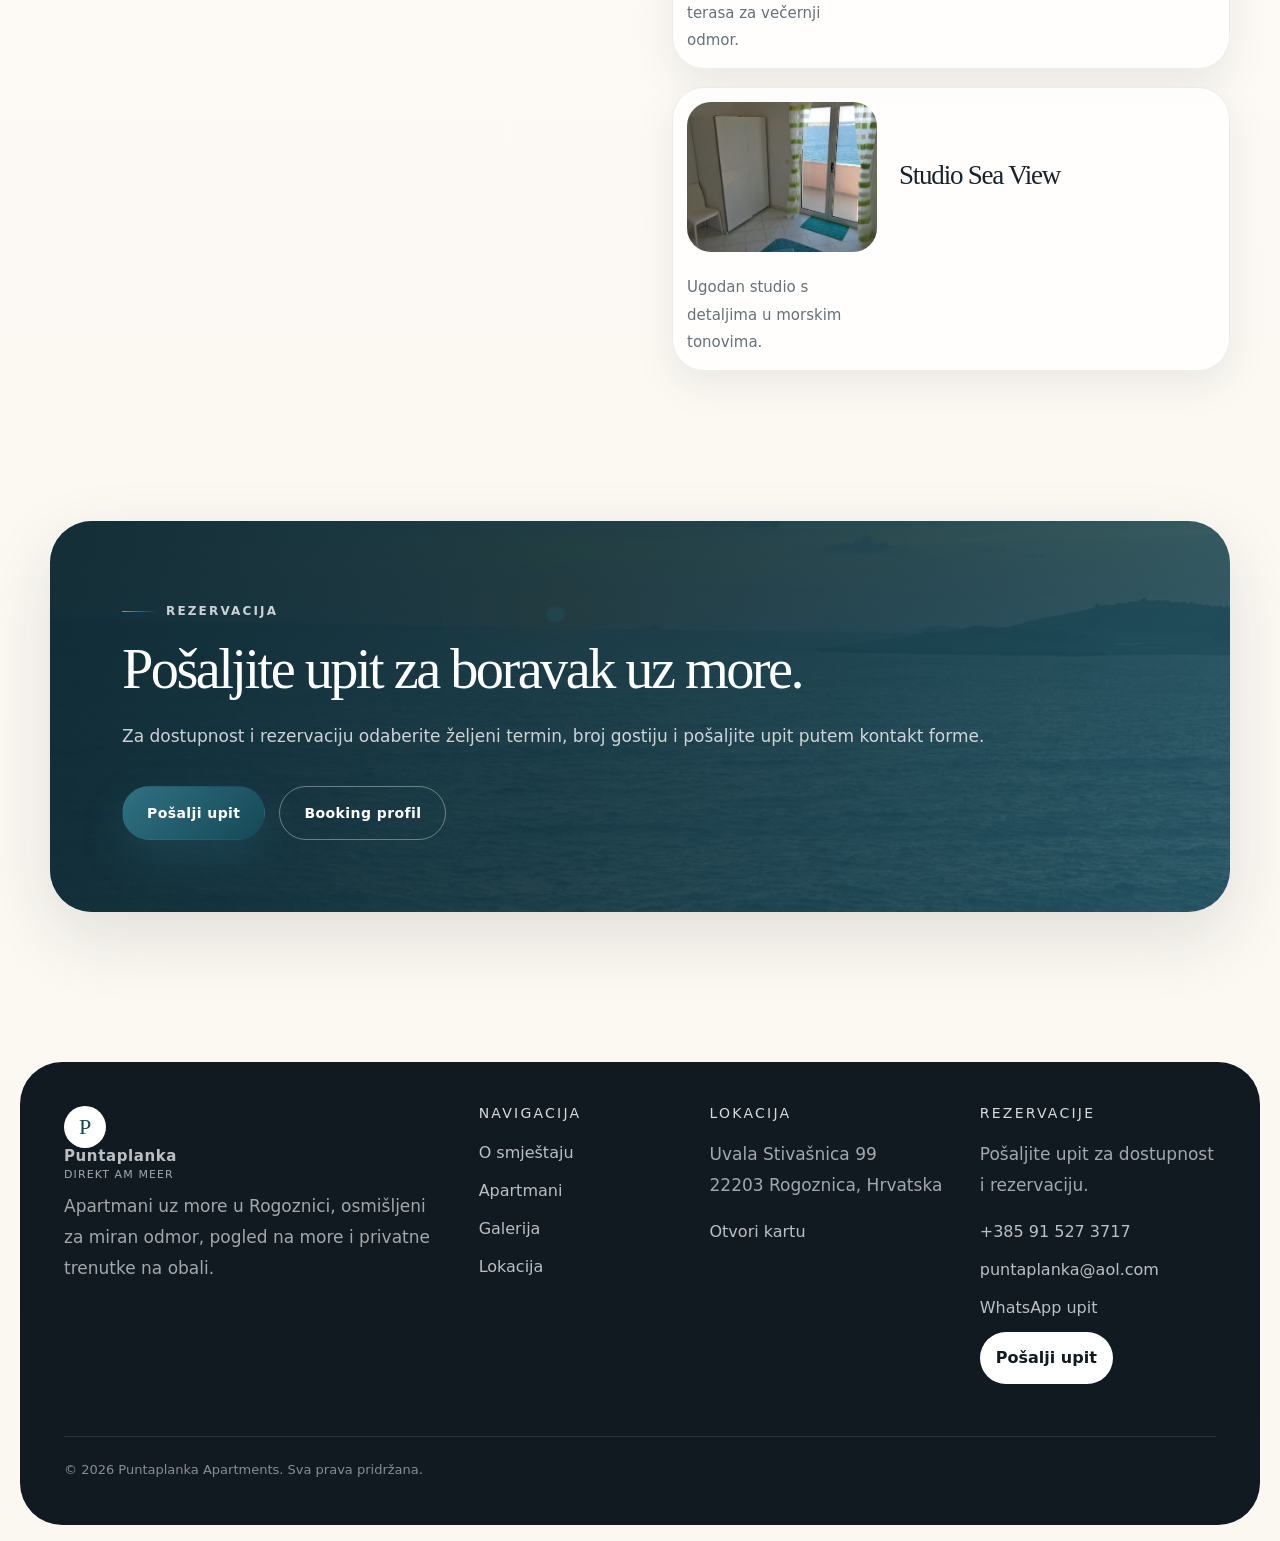
==== commit 515e84fe: "7" ====
--- a/index.html
+++ b/index.html
@@ -41,7 +41,7 @@
 <header class="site-header" id="top">
   <a class="brand" href="index.html" aria-label="Puntaplanka početna">
     <span class="brand-mark">P</span>
-    <span><strong>Puntaplanka</strong><small>Direkt am Meer Apartments</small></span>
+    <span><strong>Puntaplanka</strong><small>Direkt am Meer</small></span>
   </a>
   <button class="nav-toggle" aria-label="Otvori izbornik" aria-expanded="false"><span></span><span></span><span></span></button>
   <nav class="site-nav" aria-label="Glavna navigacija">
@@ -130,7 +130,7 @@
     <div>
       <a class="brand footer-brand" href="index.html">
         <span class="brand-mark">P</span>
-        <span><strong>Puntaplanka</strong><small>Direkt am Meer Apartments</small></span>
+        <span><strong>Puntaplanka</strong><small>Direkt am Meer</small></span>
       </a>
       <p>Apartmani uz more u Rogoznici, osmišljeni za miran odmor, pogled na more i privatne trenutke na obali.</p>
     </div>
--- a/assets/css/style.css
+++ b/assets/css/style.css
@@ -789,8 +789,15 @@
 }
 @media (max-width:680px){
   body{line-height:1.72}
-  .site-header{width:calc(100% - 22px);top:10px;padding:10px 12px}
-  .brand small{display:none}
+  .site-header{width:calc(100% - 22px);top:10px;padding:10px 12px;align-items:center}
+  .brand small{
+    display:block;
+    font-size:10px;
+    line-height:1.15;
+    margin-top:3px;
+    letter-spacing:.09em;
+    text-transform:uppercase;
+  }
   .brand strong{font-size:14px}
   .brand-mark{width:38px;height:38px}
   .hero{padding:124px 20px 56px}
